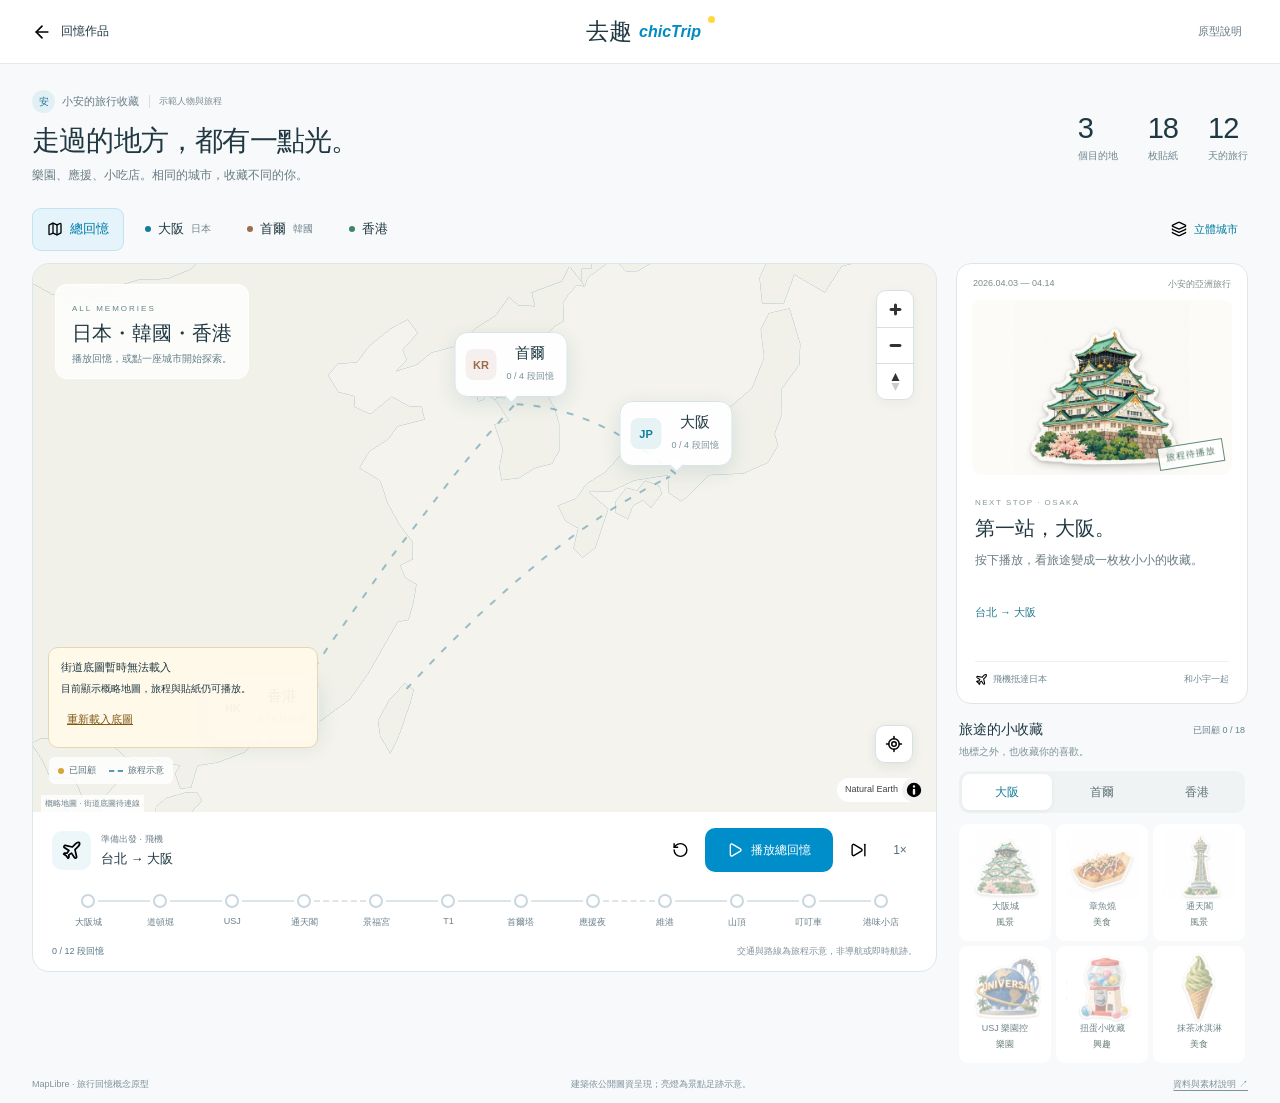
==== memory-atlas/index.html @ abe6fc4b "Add MapLibre memory journey with personal interest stickers" ====
<!DOCTYPE html>
<html lang="zh-Hant">
<head>
  <meta charset="UTF-8"><meta name="viewport" content="width=device-width, initial-scale=1, viewport-fit=cover">
  <meta name="theme-color" content="#f7f9fa"><meta name="description" content="chicTrip 旅行回憶地圖原型。跟著小安，搭飛機、地鐵與香港叮叮車，回看大阪、首爾與香港的十二段回憶。">
  <title>我的回憶地圖 · chicTrip</title><link rel="icon" href="data:,">
  <link rel="stylesheet" href="vendor/maplibre-gl.css"><link rel="stylesheet" href="styles.css">
  <script src="vendor/maplibre-gl.js" defer></script><script src="assets/world.js" defer></script><script src="assets/map-style.js" defer></script><script src="data.js" defer></script><script src="script.js" defer></script>
</head>
<body>
  <a class="skip-link" href="#journey-controls">跳到旅程控制</a>
  <header class="app-header"><a class="back-link" href="../mobile-trip/index.html#memory"><img src="assets/icons/arrow-left.svg" alt=""><span>回憶作品</span></a><a class="brand" href="../mobile-trip/index.html#memory">去趣 <i>chicTrip</i><b aria-hidden="true"></b></a><button id="about" class="about-button" aria-label="關於這個回憶地圖原型">原型說明</button></header>
  <main class="atlas-shell">
    <div class="intro"><div><div class="overline"><span class="user-avatar">安</span> 小安的旅行收藏 <span class="mock">示範人物與旅程</span></div><h1>走過的地方，都有一點光。</h1><p>樂園、應援、小吃店。相同的城市，收藏不同的你。</p></div><div class="trip-numbers"><div><b>3</b><span>個目的地</span></div><div><b>18</b><span>枚貼紙</span></div><div><b>12</b><span>天的旅行</span></div></div></div>
    <div class="atlas-toolbar"><nav class="city-tabs" aria-label="回憶地圖模式"><button data-city="all" aria-pressed="true"><img src="assets/icons/map.svg" alt="">總回憶</button><button data-city="osaka" aria-pressed="false"><span class="city-dot osaka"></span>大阪 <small>日本</small></button><button data-city="seoul" aria-pressed="false"><span class="city-dot seoul"></span>首爾 <small>韓國</small></button><button data-city="hongkong" aria-pressed="false"><span class="city-dot hongkong"></span>香港</button></nav><button id="dimension" class="dimension" aria-pressed="true"><img src="assets/icons/layers.svg" alt="">立體城市</button></div>
    <div class="atlas-layout">
      <div class="map-column">
        <div class="map-stage">
          <div id="map" aria-label="可拖曳縮放的 MapLibre 回憶地圖"></div>
          <div class="map-heading"><span id="map-mode">ALL MEMORIES</span><h2 id="map-title">日本・韓國・香港</h2><p id="map-instruction">播放回憶，或點一座城市開始探索。</p></div>
          <div id="arrival-pop" class="arrival-pop" hidden aria-hidden="true"><div id="arrival-sticker" class="sticker"></div><span>回憶已點亮</span></div>
          <button id="recenter" class="recenter" aria-label="回到目前旅程視角"><img src="assets/icons/locate-fixed.svg" alt=""></button>
          <div class="map-key"><span><i class="key-dot"></i>已回顧</span><span><i class="key-line"></i>旅程示意</span></div>
          <div id="map-status" class="map-status" role="status">正在載入地圖…</div>
          <div id="map-error" class="map-error" hidden><strong>街道底圖暫時無法載入</strong><p>目前顯示概略地圖，旅程與貼紙仍可播放。</p><button id="retry-map">重新載入底圖</button></div>
        </div>
        <div class="journey-player" id="journey-controls">
          <div class="player-top"><div class="transport-now"><span id="transport-icon" class="transport-icon"><img src="assets/icons/plane.svg" alt=""></span><div><span id="journey-phase">準備出發 · 飛機</span><strong id="journey-leg">台北 → 大阪</strong></div></div><div class="player-buttons"><button id="replay" class="icon-button" aria-label="從頭重播回憶"><img src="assets/icons/rotate-ccw.svg" alt=""></button><button id="play" class="play-button"><img id="play-icon" src="assets/icons/play.svg" alt=""><span id="play-label">播放總回憶</span></button><button id="next" class="icon-button" aria-label="下一段回憶"><img src="assets/icons/skip-forward.svg" alt=""></button><button id="speed" class="speed-button" aria-label="播放速度 1 倍">1×</button></div></div>
          <div class="timeline" id="timeline" aria-label="選擇旅程節點"></div>
          <div class="player-footer"><span id="progress-caption" role="status">0 / 12 段回憶</span><span>交通與路線為旅程示意，非導航或即時航跡。</span></div>
        </div>
      </div>
      <aside class="memory-column" aria-label="回憶與貼紙收藏">
        <article class="moment-card" id="moment-card"><div class="moment-top"><span id="moment-date">2026.04.03 — 04.14</span><span id="moment-city">小安的亞洲旅行</span></div><div class="moment-art"><div id="moment-sticker" class="sticker" style="--sx:0%;--sy:0%"></div><span id="moment-stamp">旅程待播放</span></div><div class="moment-copy"><span id="moment-kicker">NEXT STOP · OSAKA</span><h2 id="moment-title">第一站，大阪。</h2><p id="moment-story">按下播放，看旅途變成一枚枚小小的收藏。</p><p id="moment-location" class="moment-location">台北 → 大阪</p><p id="moment-note" class="moment-note" hidden></p><div class="moment-meta"><span id="moment-transport"><img src="assets/icons/plane.svg" alt="">飛機抵達日本</span><span id="moment-with">和小宇一起</span></div></div></article>
        <section class="sticker-collection"><div class="collection-heading"><h2>旅途的小收藏</h2><span id="collection-count">已回顧 0 / 18</span></div><p>地標之外，也收藏你的喜歡。</p><nav id="collection-tabs" class="collection-tabs" aria-label="貼紙收藏城市"></nav><div class="sticker-grid" id="sticker-grid"></div></section>
      </aside>
    </div>
    <footer class="atlas-footnote"><span>MapLibre · 旅行回憶概念原型</span><span>建築依公開圖資呈現；亮燈為景點足跡示意。</span><a href="README.md" target="_blank">資料與素材說明 ↗</a></footer>
  </main>
  <dialog id="info-dialog" aria-labelledby="info-title"><button id="info-close" class="icon-button" aria-label="關閉說明"><img src="assets/icons/x.svg" alt=""></button><h2 id="info-title">讓旅行，慢慢累積成一張地圖。</h2><p>這裡模擬小安在 2026 年 4 月造訪大阪、首爾與香港，依序回顧 12 段旅程與 18 枚貼紙。貼紙、同行者與日期均為展示設定。LE SSERAFIM 演出情境為虛構回憶，不代表真實活動或品牌合作。</p><p>選「總回憶」播放整趟旅程；選城市可近看立體街廓。點時間軸或貼紙可直接跳到一站，再按播放繼續。</p><p>城市間以飛機、當地以地鐵、巴士、的士或電車呈現。連線只表達旅行順序，並非真實導航、列車軌道或班機航跡。</p><p>地圖使用 MapLibre 與 OpenFreeMap / OpenStreetMap 公開底圖，需要連線取得街道與建築；無法連線時提供概略地圖。裝置不支援 WebGL 時仍可回顧貼紙。</p><p>這不是定位追蹤，也不會讀取私人相簿或自動發布社群。</p></dialog>
  <noscript>請啟用 JavaScript，才能播放回憶旅程。</noscript>
</body>
</html>
---- memory-atlas/vendor/maplibre-gl.css ----
.maplibregl-map{font:12px/20px Helvetica Neue,Arial,Helvetica,sans-serif;overflow:hidden;position:relative;-webkit-tap-highlight-color:rgb(0,0,0,0)}.maplibregl-canvas{left:0;position:absolute;top:0}.maplibregl-map:fullscreen{height:100%;width:100%}.maplibregl-ctrl-group button.maplibregl-ctrl-compass{touch-action:none}.maplibregl-canvas-container.maplibregl-interactive,.maplibregl-ctrl-group button.maplibregl-ctrl-compass{cursor:grab;-webkit-user-select:none;-moz-user-select:none;user-select:none}.maplibregl-canvas-container.maplibregl-interactive.maplibregl-track-pointer{cursor:pointer}.maplibregl-canvas-container.maplibregl-interactive:active,.maplibregl-ctrl-group button.maplibregl-ctrl-compass:active{cursor:grabbing}.maplibregl-canvas-container.maplibregl-touch-zoom-rotate,.maplibregl-canvas-container.maplibregl-touch-zoom-rotate .maplibregl-canvas{touch-action:pan-x pan-y}.maplibregl-canvas-container.maplibregl-touch-drag-pan,.maplibregl-canvas-container.maplibregl-touch-drag-pan .maplibregl-canvas{touch-action:pinch-zoom}.maplibregl-canvas-container.maplibregl-touch-zoom-rotate.maplibregl-touch-drag-pan,.maplibregl-canvas-container.maplibregl-touch-zoom-rotate.maplibregl-touch-drag-pan .maplibregl-canvas{touch-action:none}.maplibregl-canvas-container.maplibregl-touch-drag-pan.maplibregl-cooperative-gestures,.maplibregl-canvas-container.maplibregl-touch-drag-pan.maplibregl-cooperative-gestures .maplibregl-canvas{touch-action:pan-x pan-y}.maplibregl-ctrl-bottom-left,.maplibregl-ctrl-bottom-right,.maplibregl-ctrl-top-left,.maplibregl-ctrl-top-right{pointer-events:none;position:absolute;z-index:2}.maplibregl-ctrl-top-left{left:0;top:0}.maplibregl-ctrl-top-right{right:0;top:0}.maplibregl-ctrl-bottom-left{bottom:0;left:0}.maplibregl-ctrl-bottom-right{bottom:0;right:0}.maplibregl-ctrl{clear:both;pointer-events:auto;transform:translate(0)}.maplibregl-ctrl-top-left .maplibregl-ctrl{float:left;margin:10px 0 0 10px}.maplibregl-ctrl-top-right .maplibregl-ctrl{float:right;margin:10px 10px 0 0}.maplibregl-ctrl-bottom-left .maplibregl-ctrl{float:left;margin:0 0 10px 10px}.maplibregl-ctrl-bottom-right .maplibregl-ctrl{float:right;margin:0 10px 10px 0}.maplibregl-ctrl-group{background:#fff;border-radius:4px}.maplibregl-ctrl-group:not(:empty){box-shadow:0 0 0 2px rgba(0,0,0,.1)}@media (forced-colors:active){.maplibregl-ctrl-group:not(:empty){box-shadow:0 0 0 2px ButtonText}}.maplibregl-ctrl-group button{background-color:transparent;border:0;box-sizing:border-box;cursor:pointer;display:block;height:29px;outline:none;padding:0;width:29px}.maplibregl-ctrl-group button+button{border-top:1px solid #ddd}.maplibregl-ctrl button .maplibregl-ctrl-icon{background-position:50%;background-repeat:no-repeat;display:block;height:100%;width:100%}@media (forced-colors:active){.maplibregl-ctrl-icon{background-color:transparent}.maplibregl-ctrl-group button+button{border-top:1px solid ButtonText}}.maplibregl-ctrl button::-moz-focus-inner{border:0;padding:0}.maplibregl-ctrl-attrib-button:focus,.maplibregl-ctrl-group button:focus{box-shadow:0 0 2px 2px #0096ff}.maplibregl-ctrl button:disabled{cursor:not-allowed}.maplibregl-ctrl button:disabled .maplibregl-ctrl-icon{opacity:.25}@media (hover:hover){.maplibregl-ctrl button:not(:disabled):hover{background-color:rgba(0,0,0,.05)}}.maplibregl-ctrl button:not(:disabled):active{background-color:rgba(0,0,0,.05)}.maplibregl-ctrl-group button:focus:focus-visible{box-shadow:0 0 2px 2px #0096ff}.maplibregl-ctrl-group button:focus:not(:focus-visible){box-shadow:none}.maplibregl-ctrl-group button:focus:first-child{border-radius:4px 4px 0 0}.maplibregl-ctrl-group button:focus:last-child{border-radius:0 0 4px 4px}.maplibregl-ctrl-group button:focus:only-child{border-radius:inherit}.maplibregl-ctrl button.maplibregl-ctrl-zoom-out .maplibregl-ctrl-icon{background-image:url("data:image/svg+xml;charset=utf-8,%3Csvg xmlns='http://www.w3.org/2000/svg' width='29' height='29' fill='%23333' viewBox='0 0 29 29'%3E%3Cpath d='M10 13c-.75 0-1.5.75-1.5 1.5S9.25 16 10 16h9c.75 0 1.5-.75 1.5-1.5S19.75 13 19 13z'/%3E%3C/svg%3E")}.maplibregl-ctrl button.maplibregl-ctrl-zoom-in .maplibregl-ctrl-icon{background-image:url("data:image/svg+xml;charset=utf-8,%3Csvg xmlns='http://www.w3.org/2000/svg' width='29' height='29' fill='%23333' viewBox='0 0 29 29'%3E%3Cpath d='M14.5 8.5c-.75 0-1.5.75-1.5 1.5v3h-3c-.75 0-1.5.75-1.5 1.5S9.25 16 10 16h3v3c0 .75.75 1.5 1.5 1.5S16 19.75 16 19v-3h3c.75 0 1.5-.75 1.5-1.5S19.75 13 19 13h-3v-3c0-.75-.75-1.5-1.5-1.5'/%3E%3C/svg%3E")}@media (forced-colors:active){.maplibregl-ctrl button.maplibregl-ctrl-zoom-out .maplibregl-ctrl-icon{background-image:url("data:image/svg+xml;charset=utf-8,%3Csvg xmlns='http://www.w3.org/2000/svg' width='29' height='29' fill='%23fff' viewBox='0 0 29 29'%3E%3Cpath d='M10 13c-.75 0-1.5.75-1.5 1.5S9.25 16 10 16h9c.75 0 1.5-.75 1.5-1.5S19.75 13 19 13z'/%3E%3C/svg%3E")}.maplibregl-ctrl button.maplibregl-ctrl-zoom-in .maplibregl-ctrl-icon{background-image:url("data:image/svg+xml;charset=utf-8,%3Csvg xmlns='http://www.w3.org/2000/svg' width='29' height='29' fill='%23fff' viewBox='0 0 29 29'%3E%3Cpath d='M14.5 8.5c-.75 0-1.5.75-1.5 1.5v3h-3c-.75 0-1.5.75-1.5 1.5S9.25 16 10 16h3v3c0 .75.75 1.5 1.5 1.5S16 19.75 16 19v-3h3c.75 0 1.5-.75 1.5-1.5S19.75 13 19 13h-3v-3c0-.75-.75-1.5-1.5-1.5'/%3E%3C/svg%3E")}}@media (forced-colors:active) and (prefers-color-scheme:light){.maplibregl-ctrl button.maplibregl-ctrl-zoom-out .maplibregl-ctrl-icon{background-image:url("data:image/svg+xml;charset=utf-8,%3Csvg xmlns='http://www.w3.org/2000/svg' width='29' height='29' viewBox='0 0 29 29'%3E%3Cpath d='M10 13c-.75 0-1.5.75-1.5 1.5S9.25 16 10 16h9c.75 0 1.5-.75 1.5-1.5S19.75 13 19 13z'/%3E%3C/svg%3E")}.maplibregl-ctrl button.maplibregl-ctrl-zoom-in .maplibregl-ctrl-icon{background-image:url("data:image/svg+xml;charset=utf-8,%3Csvg xmlns='http://www.w3.org/2000/svg' width='29' height='29' viewBox='0 0 29 29'%3E%3Cpath d='M14.5 8.5c-.75 0-1.5.75-1.5 1.5v3h-3c-.75 0-1.5.75-1.5 1.5S9.25 16 10 16h3v3c0 .75.75 1.5 1.5 1.5S16 19.75 16 19v-3h3c.75 0 1.5-.75 1.5-1.5S19.75 13 19 13h-3v-3c0-.75-.75-1.5-1.5-1.5'/%3E%3C/svg%3E")}}.maplibregl-ctrl button.maplibregl-ctrl-fullscreen .maplibregl-ctrl-icon{background-image:url("data:image/svg+xml;charset=utf-8,%3Csvg xmlns='http://www.w3.org/2000/svg' width='29' height='29' fill='%23333' viewBox='0 0 29 29'%3E%3Cpath d='M24 16v5.5c0 1.75-.75 2.5-2.5 2.5H16v-1l3-1.5-4-5.5 1-1 5.5 4 1.5-3zM6 16l1.5 3 5.5-4 1 1-4 5.5 3 1.5v1H7.5C5.75 24 5 23.25 5 21.5V16zm7-11v1l-3 1.5 4 5.5-1 1-5.5-4L6 13H5V7.5C5 5.75 5.75 5 7.5 5zm11 2.5c0-1.75-.75-2.5-2.5-2.5H16v1l3 1.5-4 5.5 1 1 5.5-4 1.5 3h1z'/%3E%3C/svg%3E")}.maplibregl-ctrl button.maplibregl-ctrl-shrink .maplibregl-ctrl-icon{background-image:url("data:image/svg+xml;charset=utf-8,%3Csvg xmlns='http://www.w3.org/2000/svg' width='29' height='29' viewBox='0 0 29 29'%3E%3Cpath d='M18.5 16c-1.75 0-2.5.75-2.5 2.5V24h1l1.5-3 5.5 4 1-1-4-5.5 3-1.5v-1zM13 18.5c0-1.75-.75-2.5-2.5-2.5H5v1l3 1.5L4 24l1 1 5.5-4 1.5 3h1zm3-8c0 1.75.75 2.5 2.5 2.5H24v-1l-3-1.5L25 5l-1-1-5.5 4L17 5h-1zM10.5 13c1.75 0 2.5-.75 2.5-2.5V5h-1l-1.5 3L5 4 4 5l4 5.5L5 12v1z'/%3E%3C/svg%3E")}@media (forced-colors:active){.maplibregl-ctrl button.maplibregl-ctrl-fullscreen .maplibregl-ctrl-icon{background-image:url("data:image/svg+xml;charset=utf-8,%3Csvg xmlns='http://www.w3.org/2000/svg' width='29' height='29' fill='%23fff' viewBox='0 0 29 29'%3E%3Cpath d='M24 16v5.5c0 1.75-.75 2.5-2.5 2.5H16v-1l3-1.5-4-5.5 1-1 5.5 4 1.5-3zM6 16l1.5 3 5.5-4 1 1-4 5.5 3 1.5v1H7.5C5.75 24 5 23.25 5 21.5V16zm7-11v1l-3 1.5 4 5.5-1 1-5.5-4L6 13H5V7.5C5 5.75 5.75 5 7.5 5zm11 2.5c0-1.75-.75-2.5-2.5-2.5H16v1l3 1.5-4 5.5 1 1 5.5-4 1.5 3h1z'/%3E%3C/svg%3E")}.maplibregl-ctrl button.maplibregl-ctrl-shrink .maplibregl-ctrl-icon{background-image:url("data:image/svg+xml;charset=utf-8,%3Csvg xmlns='http://www.w3.org/2000/svg' width='29' height='29' fill='%23fff' viewBox='0 0 29 29'%3E%3Cpath d='M18.5 16c-1.75 0-2.5.75-2.5 2.5V24h1l1.5-3 5.5 4 1-1-4-5.5 3-1.5v-1zM13 18.5c0-1.75-.75-2.5-2.5-2.5H5v1l3 1.5L4 24l1 1 5.5-4 1.5 3h1zm3-8c0 1.75.75 2.5 2.5 2.5H24v-1l-3-1.5L25 5l-1-1-5.5 4L17 5h-1zM10.5 13c1.75 0 2.5-.75 2.5-2.5V5h-1l-1.5 3L5 4 4 5l4 5.5L5 12v1z'/%3E%3C/svg%3E")}}@media (forced-colors:active) and (prefers-color-scheme:light){.maplibregl-ctrl button.maplibregl-ctrl-fullscreen .maplibregl-ctrl-icon{background-image:url("data:image/svg+xml;charset=utf-8,%3Csvg xmlns='http://www.w3.org/2000/svg' width='29' height='29' viewBox='0 0 29 29'%3E%3Cpath d='M24 16v5.5c0 1.75-.75 2.5-2.5 2.5H16v-1l3-1.5-4-5.5 1-1 5.5 4 1.5-3zM6 16l1.5 3 5.5-4 1 1-4 5.5 3 1.5v1H7.5C5.75 24 5 23.25 5 21.5V16zm7-11v1l-3 1.5 4 5.5-1 1-5.5-4L6 13H5V7.5C5 5.75 5.75 5 7.5 5zm11 2.5c0-1.75-.75-2.5-2.5-2.5H16v1l3 1.5-4 5.5 1 1 5.5-4 1.5 3h1z'/%3E%3C/svg%3E")}.maplibregl-ctrl button.maplibregl-ctrl-shrink .maplibregl-ctrl-icon{background-image:url("data:image/svg+xml;charset=utf-8,%3Csvg xmlns='http://www.w3.org/2000/svg' width='29' height='29' viewBox='0 0 29 29'%3E%3Cpath d='M18.5 16c-1.75 0-2.5.75-2.5 2.5V24h1l1.5-3 5.5 4 1-1-4-5.5 3-1.5v-1zM13 18.5c0-1.75-.75-2.5-2.5-2.5H5v1l3 1.5L4 24l1 1 5.5-4 1.5 3h1zm3-8c0 1.75.75 2.5 2.5 2.5H24v-1l-3-1.5L25 5l-1-1-5.5 4L17 5h-1zM10.5 13c1.75 0 2.5-.75 2.5-2.5V5h-1l-1.5 3L5 4 4 5l4 5.5L5 12v1z'/%3E%3C/svg%3E")}}.maplibregl-ctrl button.maplibregl-ctrl-compass .maplibregl-ctrl-icon{background-image:url("data:image/svg+xml;charset=utf-8,%3Csvg xmlns='http://www.w3.org/2000/svg' width='29' height='29' fill='%23333' viewBox='0 0 29 29'%3E%3Cpath d='m10.5 14 4-8 4 8z'/%3E%3Cpath fill='%23ccc' d='m10.5 16 4 8 4-8z'/%3E%3C/svg%3E")}@media (forced-colors:active){.maplibregl-ctrl button.maplibregl-ctrl-compass .maplibregl-ctrl-icon{background-image:url("data:image/svg+xml;charset=utf-8,%3Csvg xmlns='http://www.w3.org/2000/svg' width='29' height='29' fill='%23fff' viewBox='0 0 29 29'%3E%3Cpath d='m10.5 14 4-8 4 8z'/%3E%3Cpath fill='%23ccc' d='m10.5 16 4 8 4-8z'/%3E%3C/svg%3E")}}@media (forced-colors:active) and (prefers-color-scheme:light){.maplibregl-ctrl button.maplibregl-ctrl-compass .maplibregl-ctrl-icon{background-image:url("data:image/svg+xml;charset=utf-8,%3Csvg xmlns='http://www.w3.org/2000/svg' width='29' height='29' viewBox='0 0 29 29'%3E%3Cpath d='m10.5 14 4-8 4 8z'/%3E%3Cpath fill='%23ccc' d='m10.5 16 4 8 4-8z'/%3E%3C/svg%3E")}}.maplibregl-ctrl button.maplibregl-ctrl-globe .maplibregl-ctrl-icon{background-image:url("data:image/svg+xml;charset=utf-8,%3Csvg xmlns='http://www.w3.org/2000/svg' width='22' height='22' fill='none' stroke='%23333' viewBox='0 0 22 22'%3E%3Ccircle cx='11' cy='11' r='8.5'/%3E%3Cpath d='M17.5 11c0 4.819-3.02 8.5-6.5 8.5S4.5 15.819 4.5 11 7.52 2.5 11 2.5s6.5 3.681 6.5 8.5Z'/%3E%3Cpath d='M13.5 11c0 2.447-.331 4.64-.853 6.206-.262.785-.562 1.384-.872 1.777-.314.399-.58.517-.775.517s-.461-.118-.775-.517c-.31-.393-.61-.992-.872-1.777C8.831 15.64 8.5 13.446 8.5 11s.331-4.64.853-6.206c.262-.785.562-1.384.872-1.777.314-.399.58-.517.775-.517s.461.118.775.517c.31.393.61.992.872 1.777.522 1.565.853 3.76.853 6.206Z'/%3E%3Cpath d='M11 7.5c-1.909 0-3.622-.166-4.845-.428-.616-.132-1.08-.283-1.379-.434a1.3 1.3 0 0 1-.224-.138q.07-.058.224-.138c.299-.151.763-.302 1.379-.434C7.378 5.666 9.091 5.5 11 5.5s3.622.166 4.845.428c.616.132 1.08.283 1.379.434.105.053.177.1.224.138q-.07.058-.224.138c-.299.151-.763.302-1.379.434-1.223.262-2.936.428-4.845.428ZM4.486 6.436ZM11 16.5c-1.909 0-3.622-.166-4.845-.428-.616-.132-1.08-.283-1.379-.434a1.3 1.3 0 0 1-.224-.138 1.3 1.3 0 0 1 .224-.138c.299-.151.763-.302 1.379-.434C7.378 14.666 9.091 14.5 11 14.5s3.622.166 4.845.428c.616.132 1.08.283 1.379.434.105.053.177.1.224.138a1.3 1.3 0 0 1-.224.138c-.299.151-.763.302-1.379.434-1.223.262-2.936.428-4.845.428Zm-6.514-1.064ZM11 12.5c-2.46 0-4.672-.222-6.255-.574-.796-.177-1.406-.38-1.805-.59a1.5 1.5 0 0 1-.39-.272.3.3 0 0 1-.047-.064.3.3 0 0 1 .048-.064c.066-.073.189-.167.389-.272.399-.21 1.009-.413 1.805-.59C6.328 9.722 8.54 9.5 11 9.5s4.672.222 6.256.574c.795.177 1.405.38 1.804.59.2.105.323.2.39.272a.3.3 0 0 1 .047.064.3.3 0 0 1-.048.064 1.4 1.4 0 0 1-.389.272c-.399.21-1.009.413-1.804.59-1.584.352-3.796.574-6.256.574Zm-8.501-1.51v.002zm0 .018v.002zm17.002.002v-.002zm0-.018v-.002z'/%3E%3C/svg%3E")}.maplibregl-ctrl button.maplibregl-ctrl-globe-enabled .maplibregl-ctrl-icon{background-image:url("data:image/svg+xml;charset=utf-8,%3Csvg xmlns='http://www.w3.org/2000/svg' width='22' height='22' fill='none' stroke='%2333b5e5' viewBox='0 0 22 22'%3E%3Ccircle cx='11' cy='11' r='8.5'/%3E%3Cpath d='M17.5 11c0 4.819-3.02 8.5-6.5 8.5S4.5 15.819 4.5 11 7.52 2.5 11 2.5s6.5 3.681 6.5 8.5Z'/%3E%3Cpath d='M13.5 11c0 2.447-.331 4.64-.853 6.206-.262.785-.562 1.384-.872 1.777-.314.399-.58.517-.775.517s-.461-.118-.775-.517c-.31-.393-.61-.992-.872-1.777C8.831 15.64 8.5 13.446 8.5 11s.331-4.64.853-6.206c.262-.785.562-1.384.872-1.777.314-.399.58-.517.775-.517s.461.118.775.517c.31.393.61.992.872 1.777.522 1.565.853 3.76.853 6.206Z'/%3E%3Cpath d='M11 7.5c-1.909 0-3.622-.166-4.845-.428-.616-.132-1.08-.283-1.379-.434a1.3 1.3 0 0 1-.224-.138q.07-.058.224-.138c.299-.151.763-.302 1.379-.434C7.378 5.666 9.091 5.5 11 5.5s3.622.166 4.845.428c.616.132 1.08.283 1.379.434.105.053.177.1.224.138q-.07.058-.224.138c-.299.151-.763.302-1.379.434-1.223.262-2.936.428-4.845.428ZM4.486 6.436ZM11 16.5c-1.909 0-3.622-.166-4.845-.428-.616-.132-1.08-.283-1.379-.434a1.3 1.3 0 0 1-.224-.138 1.3 1.3 0 0 1 .224-.138c.299-.151.763-.302 1.379-.434C7.378 14.666 9.091 14.5 11 14.5s3.622.166 4.845.428c.616.132 1.08.283 1.379.434.105.053.177.1.224.138a1.3 1.3 0 0 1-.224.138c-.299.151-.763.302-1.379.434-1.223.262-2.936.428-4.845.428Zm-6.514-1.064ZM11 12.5c-2.46 0-4.672-.222-6.255-.574-.796-.177-1.406-.38-1.805-.59a1.5 1.5 0 0 1-.39-.272.3.3 0 0 1-.047-.064.3.3 0 0 1 .048-.064c.066-.073.189-.167.389-.272.399-.21 1.009-.413 1.805-.59C6.328 9.722 8.54 9.5 11 9.5s4.672.222 6.256.574c.795.177 1.405.38 1.804.59.2.105.323.2.39.272a.3.3 0 0 1 .047.064.3.3 0 0 1-.048.064 1.4 1.4 0 0 1-.389.272c-.399.21-1.009.413-1.804.59-1.584.352-3.796.574-6.256.574Zm-8.501-1.51v.002zm0 .018v.002zm17.002.002v-.002zm0-.018v-.002z'/%3E%3C/svg%3E")}.maplibregl-ctrl button.maplibregl-ctrl-terrain .maplibregl-ctrl-icon{background-image:url("data:image/svg+xml;charset=utf-8,%3Csvg xmlns='http://www.w3.org/2000/svg' width='22' height='22' fill='%23333' viewBox='0 0 22 22'%3E%3Cpath d='m1.754 13.406 4.453-4.851 3.09 3.09 3.281 3.277.969-.969-3.309-3.312 3.844-4.121 6.148 6.886h1.082v-.855l-7.207-8.07-4.84 5.187L6.169 6.57l-5.48 5.965v.871ZM.688 16.844h20.625v1.375H.688Zm0 0'/%3E%3C/svg%3E")}.maplibregl-ctrl button.maplibregl-ctrl-terrain-enabled .maplibregl-ctrl-icon{background-image:url("data:image/svg+xml;charset=utf-8,%3Csvg xmlns='http://www.w3.org/2000/svg' width='22' height='22' fill='%2333b5e5' viewBox='0 0 22 22'%3E%3Cpath d='m1.754 13.406 4.453-4.851 3.09 3.09 3.281 3.277.969-.969-3.309-3.312 3.844-4.121 6.148 6.886h1.082v-.855l-7.207-8.07-4.84 5.187L6.169 6.57l-5.48 5.965v.871ZM.688 16.844h20.625v1.375H.688Zm0 0'/%3E%3C/svg%3E")}.maplibregl-ctrl button.maplibregl-ctrl-geolocate .maplibregl-ctrl-icon{background-image:url("data:image/svg+xml;charset=utf-8,%3Csvg xmlns='http://www.w3.org/2000/svg' width='29' height='29' fill='%23333' viewBox='0 0 20 20'%3E%3Cpath d='M10 4C9 4 9 5 9 5v.1A5 5 0 0 0 5.1 9H5s-1 0-1 1 1 1 1 1h.1A5 5 0 0 0 9 14.9v.1s0 1 1 1 1-1 1-1v-.1a5 5 0 0 0 3.9-3.9h.1s1 0 1-1-1-1-1-1h-.1A5 5 0 0 0 11 5.1V5s0-1-1-1m0 2.5a3.5 3.5 0 1 1 0 7 3.5 3.5 0 1 1 0-7'/%3E%3Ccircle cx='10' cy='10' r='2'/%3E%3C/svg%3E")}.maplibregl-ctrl button.maplibregl-ctrl-geolocate:disabled .maplibregl-ctrl-icon{background-image:url("data:image/svg+xml;charset=utf-8,%3Csvg xmlns='http://www.w3.org/2000/svg' width='29' height='29' fill='%23aaa' viewBox='0 0 20 20'%3E%3Cpath d='M10 4C9 4 9 5 9 5v.1A5 5 0 0 0 5.1 9H5s-1 0-1 1 1 1 1 1h.1A5 5 0 0 0 9 14.9v.1s0 1 1 1 1-1 1-1v-.1a5 5 0 0 0 3.9-3.9h.1s1 0 1-1-1-1-1-1h-.1A5 5 0 0 0 11 5.1V5s0-1-1-1m0 2.5a3.5 3.5 0 1 1 0 7 3.5 3.5 0 1 1 0-7'/%3E%3Ccircle cx='10' cy='10' r='2'/%3E%3Cpath fill='red' d='m14 5 1 1-9 9-1-1z'/%3E%3C/svg%3E")}.maplibregl-ctrl button.maplibregl-ctrl-geolocate.maplibregl-ctrl-geolocate-active .maplibregl-ctrl-icon{background-image:url("data:image/svg+xml;charset=utf-8,%3Csvg xmlns='http://www.w3.org/2000/svg' width='29' height='29' fill='%2333b5e5' viewBox='0 0 20 20'%3E%3Cpath d='M10 4C9 4 9 5 9 5v.1A5 5 0 0 0 5.1 9H5s-1 0-1 1 1 1 1 1h.1A5 5 0 0 0 9 14.9v.1s0 1 1 1 1-1 1-1v-.1a5 5 0 0 0 3.9-3.9h.1s1 0 1-1-1-1-1-1h-.1A5 5 0 0 0 11 5.1V5s0-1-1-1m0 2.5a3.5 3.5 0 1 1 0 7 3.5 3.5 0 1 1 0-7'/%3E%3Ccircle cx='10' cy='10' r='2'/%3E%3C/svg%3E")}.maplibregl-ctrl button.maplibregl-ctrl-geolocate.maplibregl-ctrl-geolocate-active-error .maplibregl-ctrl-icon{background-image:url("data:image/svg+xml;charset=utf-8,%3Csvg xmlns='http://www.w3.org/2000/svg' width='29' height='29' fill='%23e58978' viewBox='0 0 20 20'%3E%3Cpath d='M10 4C9 4 9 5 9 5v.1A5 5 0 0 0 5.1 9H5s-1 0-1 1 1 1 1 1h.1A5 5 0 0 0 9 14.9v.1s0 1 1 1 1-1 1-1v-.1a5 5 0 0 0 3.9-3.9h.1s1 0 1-1-1-1-1-1h-.1A5 5 0 0 0 11 5.1V5s0-1-1-1m0 2.5a3.5 3.5 0 1 1 0 7 3.5 3.5 0 1 1 0-7'/%3E%3Ccircle cx='10' cy='10' r='2'/%3E%3C/svg%3E")}.maplibregl-ctrl button.maplibregl-ctrl-geolocate.maplibregl-ctrl-geolocate-background .maplibregl-ctrl-icon{background-image:url("data:image/svg+xml;charset=utf-8,%3Csvg xmlns='http://www.w3.org/2000/svg' width='29' height='29' fill='%2333b5e5' viewBox='0 0 20 20'%3E%3Cpath d='M10 4C9 4 9 5 9 5v.1A5 5 0 0 0 5.1 9H5s-1 0-1 1 1 1 1 1h.1A5 5 0 0 0 9 14.9v.1s0 1 1 1 1-1 1-1v-.1a5 5 0 0 0 3.9-3.9h.1s1 0 1-1-1-1-1-1h-.1A5 5 0 0 0 11 5.1V5s0-1-1-1m0 2.5a3.5 3.5 0 1 1 0 7 3.5 3.5 0 1 1 0-7'/%3E%3C/svg%3E")}.maplibregl-ctrl button.maplibregl-ctrl-geolocate.maplibregl-ctrl-geolocate-background-error .maplibregl-ctrl-icon{background-image:url("data:image/svg+xml;charset=utf-8,%3Csvg xmlns='http://www.w3.org/2000/svg' width='29' height='29' fill='%23e54e33' viewBox='0 0 20 20'%3E%3Cpath d='M10 4C9 4 9 5 9 5v.1A5 5 0 0 0 5.1 9H5s-1 0-1 1 1 1 1 1h.1A5 5 0 0 0 9 14.9v.1s0 1 1 1 1-1 1-1v-.1a5 5 0 0 0 3.9-3.9h.1s1 0 1-1-1-1-1-1h-.1A5 5 0 0 0 11 5.1V5s0-1-1-1m0 2.5a3.5 3.5 0 1 1 0 7 3.5 3.5 0 1 1 0-7'/%3E%3C/svg%3E")}.maplibregl-ctrl button.maplibregl-ctrl-geolocate.maplibregl-ctrl-geolocate-waiting .maplibregl-ctrl-icon{animation:maplibregl-spin 2s linear infinite}@media (forced-colors:active){.maplibregl-ctrl button.maplibregl-ctrl-geolocate .maplibregl-ctrl-icon{background-image:url("data:image/svg+xml;charset=utf-8,%3Csvg xmlns='http://www.w3.org/2000/svg' width='29' height='29' fill='%23fff' viewBox='0 0 20 20'%3E%3Cpath d='M10 4C9 4 9 5 9 5v.1A5 5 0 0 0 5.1 9H5s-1 0-1 1 1 1 1 1h.1A5 5 0 0 0 9 14.9v.1s0 1 1 1 1-1 1-1v-.1a5 5 0 0 0 3.9-3.9h.1s1 0 1-1-1-1-1-1h-.1A5 5 0 0 0 11 5.1V5s0-1-1-1m0 2.5a3.5 3.5 0 1 1 0 7 3.5 3.5 0 1 1 0-7'/%3E%3Ccircle cx='10' cy='10' r='2'/%3E%3C/svg%3E")}.maplibregl-ctrl button.maplibregl-ctrl-geolocate:disabled .maplibregl-ctrl-icon{background-image:url("data:image/svg+xml;charset=utf-8,%3Csvg xmlns='http://www.w3.org/2000/svg' width='29' height='29' fill='%23999' viewBox='0 0 20 20'%3E%3Cpath d='M10 4C9 4 9 5 9 5v.1A5 5 0 0 0 5.1 9H5s-1 0-1 1 1 1 1 1h.1A5 5 0 0 0 9 14.9v.1s0 1 1 1 1-1 1-1v-.1a5 5 0 0 0 3.9-3.9h.1s1 0 1-1-1-1-1-1h-.1A5 5 0 0 0 11 5.1V5s0-1-1-1m0 2.5a3.5 3.5 0 1 1 0 7 3.5 3.5 0 1 1 0-7'/%3E%3Ccircle cx='10' cy='10' r='2'/%3E%3Cpath fill='red' d='m14 5 1 1-9 9-1-1z'/%3E%3C/svg%3E")}.maplibregl-ctrl button.maplibregl-ctrl-geolocate.maplibregl-ctrl-geolocate-active .maplibregl-ctrl-icon{background-image:url("data:image/svg+xml;charset=utf-8,%3Csvg xmlns='http://www.w3.org/2000/svg' width='29' height='29' fill='%2333b5e5' viewBox='0 0 20 20'%3E%3Cpath d='M10 4C9 4 9 5 9 5v.1A5 5 0 0 0 5.1 9H5s-1 0-1 1 1 1 1 1h.1A5 5 0 0 0 9 14.9v.1s0 1 1 1 1-1 1-1v-.1a5 5 0 0 0 3.9-3.9h.1s1 0 1-1-1-1-1-1h-.1A5 5 0 0 0 11 5.1V5s0-1-1-1m0 2.5a3.5 3.5 0 1 1 0 7 3.5 3.5 0 1 1 0-7'/%3E%3Ccircle cx='10' cy='10' r='2'/%3E%3C/svg%3E")}.maplibregl-ctrl button.maplibregl-ctrl-geolocate.maplibregl-ctrl-geolocate-active-error .maplibregl-ctrl-icon{background-image:url("data:image/svg+xml;charset=utf-8,%3Csvg xmlns='http://www.w3.org/2000/svg' width='29' height='29' fill='%23e58978' viewBox='0 0 20 20'%3E%3Cpath d='M10 4C9 4 9 5 9 5v.1A5 5 0 0 0 5.1 9H5s-1 0-1 1 1 1 1 1h.1A5 5 0 0 0 9 14.9v.1s0 1 1 1 1-1 1-1v-.1a5 5 0 0 0 3.9-3.9h.1s1 0 1-1-1-1-1-1h-.1A5 5 0 0 0 11 5.1V5s0-1-1-1m0 2.5a3.5 3.5 0 1 1 0 7 3.5 3.5 0 1 1 0-7'/%3E%3Ccircle cx='10' cy='10' r='2'/%3E%3C/svg%3E")}.maplibregl-ctrl button.maplibregl-ctrl-geolocate.maplibregl-ctrl-geolocate-background .maplibregl-ctrl-icon{background-image:url("data:image/svg+xml;charset=utf-8,%3Csvg xmlns='http://www.w3.org/2000/svg' width='29' height='29' fill='%2333b5e5' viewBox='0 0 20 20'%3E%3Cpath d='M10 4C9 4 9 5 9 5v.1A5 5 0 0 0 5.1 9H5s-1 0-1 1 1 1 1 1h.1A5 5 0 0 0 9 14.9v.1s0 1 1 1 1-1 1-1v-.1a5 5 0 0 0 3.9-3.9h.1s1 0 1-1-1-1-1-1h-.1A5 5 0 0 0 11 5.1V5s0-1-1-1m0 2.5a3.5 3.5 0 1 1 0 7 3.5 3.5 0 1 1 0-7'/%3E%3C/svg%3E")}.maplibregl-ctrl button.maplibregl-ctrl-geolocate.maplibregl-ctrl-geolocate-background-error .maplibregl-ctrl-icon{background-image:url("data:image/svg+xml;charset=utf-8,%3Csvg xmlns='http://www.w3.org/2000/svg' width='29' height='29' fill='%23e54e33' viewBox='0 0 20 20'%3E%3Cpath d='M10 4C9 4 9 5 9 5v.1A5 5 0 0 0 5.1 9H5s-1 0-1 1 1 1 1 1h.1A5 5 0 0 0 9 14.9v.1s0 1 1 1 1-1 1-1v-.1a5 5 0 0 0 3.9-3.9h.1s1 0 1-1-1-1-1-1h-.1A5 5 0 0 0 11 5.1V5s0-1-1-1m0 2.5a3.5 3.5 0 1 1 0 7 3.5 3.5 0 1 1 0-7'/%3E%3C/svg%3E")}}@media (forced-colors:active) and (prefers-color-scheme:light){.maplibregl-ctrl button.maplibregl-ctrl-geolocate .maplibregl-ctrl-icon{background-image:url("data:image/svg+xml;charset=utf-8,%3Csvg xmlns='http://www.w3.org/2000/svg' width='29' height='29' viewBox='0 0 20 20'%3E%3Cpath d='M10 4C9 4 9 5 9 5v.1A5 5 0 0 0 5.1 9H5s-1 0-1 1 1 1 1 1h.1A5 5 0 0 0 9 14.9v.1s0 1 1 1 1-1 1-1v-.1a5 5 0 0 0 3.9-3.9h.1s1 0 1-1-1-1-1-1h-.1A5 5 0 0 0 11 5.1V5s0-1-1-1m0 2.5a3.5 3.5 0 1 1 0 7 3.5 3.5 0 1 1 0-7'/%3E%3Ccircle cx='10' cy='10' r='2'/%3E%3C/svg%3E")}.maplibregl-ctrl button.maplibregl-ctrl-geolocate:disabled .maplibregl-ctrl-icon{background-image:url("data:image/svg+xml;charset=utf-8,%3Csvg xmlns='http://www.w3.org/2000/svg' width='29' height='29' fill='%23666' viewBox='0 0 20 20'%3E%3Cpath d='M10 4C9 4 9 5 9 5v.1A5 5 0 0 0 5.1 9H5s-1 0-1 1 1 1 1 1h.1A5 5 0 0 0 9 14.9v.1s0 1 1 1 1-1 1-1v-.1a5 5 0 0 0 3.9-3.9h.1s1 0 1-1-1-1-1-1h-.1A5 5 0 0 0 11 5.1V5s0-1-1-1m0 2.5a3.5 3.5 0 1 1 0 7 3.5 3.5 0 1 1 0-7'/%3E%3Ccircle cx='10' cy='10' r='2'/%3E%3Cpath fill='red' d='m14 5 1 1-9 9-1-1z'/%3E%3C/svg%3E")}}@keyframes maplibregl-spin{0%{transform:rotate(0deg)}to{transform:rotate(1turn)}}a.maplibregl-ctrl-logo{background-image:url("data:image/svg+xml;charset=utf-8,%3Csvg xmlns='http://www.w3.org/2000/svg' width='88' height='23' fill='none'%3E%3Cpath fill='%23000' fill-opacity='.4' fill-rule='evenodd' d='M17.408 16.796h-1.827l2.501-12.095h.198l3.324 6.533.988 2.19.988-2.19 3.258-6.533h.181l2.6 12.095h-1.81l-1.218-5.644-.362-1.71-.658 1.71-2.929 5.644h-.098l-2.914-5.644-.757-1.71-.345 1.71zm1.958-3.42-.726 3.663a1.255 1.255 0 0 1-1.232 1.011h-1.827a1.255 1.255 0 0 1-1.229-1.509l2.501-12.095a1.255 1.255 0 0 1 1.23-1.001h.197a1.25 1.25 0 0 1 1.12.685l3.19 6.273 3.125-6.263a1.25 1.25 0 0 1 1.123-.695h.181a1.255 1.255 0 0 1 1.227.991l1.443 6.71a5 5 0 0 1 .314-.787l.009-.016a4.6 4.6 0 0 1 1.777-1.887c.782-.46 1.668-.667 2.611-.667a4.6 4.6 0 0 1 1.7.32l.306.134c.21-.16.474-.256.759-.256h1.694a1.255 1.255 0 0 1 1.212.925 1.255 1.255 0 0 1 1.212-.925h1.711c.284 0 .545.094.755.252.613-.3 1.312-.45 2.075-.45 1.356 0 2.557.445 3.482 1.4q.47.48.763 1.064V4.701a1.255 1.255 0 0 1 1.255-1.255h1.86A1.255 1.255 0 0 1 54.44 4.7v9.194h2.217c.19 0 .37.043.532.118v-4.77c0-.356.147-.678.385-.906a2.42 2.42 0 0 1-.682-1.71c0-.665.267-1.253.735-1.7a2.45 2.45 0 0 1 1.722-.674 2.43 2.43 0 0 1 1.705.675q.318.302.504.683V4.7a1.255 1.255 0 0 1 1.255-1.255h1.744A1.255 1.255 0 0 1 65.812 4.7v3.335a4.8 4.8 0 0 1 1.526-.246c.938 0 1.817.214 2.59.69a4.47 4.47 0 0 1 1.67 1.743v-.98a1.255 1.255 0 0 1 1.256-1.256h1.777c.233 0 .451.064.639.174a3.4 3.4 0 0 1 1.567-.372c.346 0 .861.02 1.285.232a1.25 1.25 0 0 1 .689 1.004 4.7 4.7 0 0 1 .853-.588c.795-.44 1.675-.647 2.61-.647 1.385 0 2.65.39 3.525 1.396.836.938 1.168 2.173 1.168 3.528q-.001.515-.056 1.051a1.255 1.255 0 0 1-.947 1.09l.408.952a1.255 1.255 0 0 1-.477 1.552c-.418.268-.92.463-1.458.612-.613.171-1.304.244-2.049.244-1.06 0-2.043-.207-2.886-.698l-.015-.008c-.798-.48-1.419-1.135-1.818-1.963l-.004-.008a5.8 5.8 0 0 1-.548-2.512q0-.429.053-.843a1.3 1.3 0 0 1-.333-.086l-.166-.004c-.223 0-.426.062-.643.228-.03.024-.142.139-.142.59v3.883a1.255 1.255 0 0 1-1.256 1.256h-1.777a1.255 1.255 0 0 1-1.256-1.256V15.69l-.032.057a4.8 4.8 0 0 1-1.86 1.833 5.04 5.04 0 0 1-2.484.634 4.5 4.5 0 0 1-1.935-.424 1.25 1.25 0 0 1-.764.258h-1.71a1.255 1.255 0 0 1-1.256-1.255V7.687a2.4 2.4 0 0 1-.428.625c.253.23.412.561.412.93v7.553a1.255 1.255 0 0 1-1.256 1.255h-1.843a1.25 1.25 0 0 1-.894-.373c-.228.23-.544.373-.894.373H51.32a1.255 1.255 0 0 1-1.256-1.255v-1.251l-.061.117a4.7 4.7 0 0 1-1.782 1.884 4.77 4.77 0 0 1-2.485.67 5.6 5.6 0 0 1-1.485-.188l.009 2.764a1.255 1.255 0 0 1-1.255 1.259h-1.729a1.255 1.255 0 0 1-1.255-1.255v-3.537a1.255 1.255 0 0 1-1.167.793h-1.679a1.25 1.25 0 0 1-.77-.263 4.5 4.5 0 0 1-1.945.429c-.885 0-1.724-.21-2.495-.632l-.017-.01a5 5 0 0 1-1.081-.836 1.255 1.255 0 0 1-1.254 1.312h-1.81a1.255 1.255 0 0 1-1.228-.99l-.782-3.625-2.044 3.939a1.25 1.25 0 0 1-1.115.676h-.098a1.25 1.25 0 0 1-1.116-.68l-2.061-3.994zM35.92 16.63l.207-.114.223-.15q.493-.356.735-.785l.061-.118.033 1.332h1.678V9.242h-1.694l-.033 1.267q-.133-.329-.526-.658l-.032-.028a3.2 3.2 0 0 0-.668-.428l-.27-.12a3.3 3.3 0 0 0-1.235-.23q-1.136-.001-1.974.493a3.36 3.36 0 0 0-1.3 1.382q-.445.89-.444 2.074 0 1.2.51 2.107a3.8 3.8 0 0 0 1.382 1.381 3.9 3.9 0 0 0 1.893.477q.795 0 1.455-.33zm-2.789-5.38q-.576.675-.575 1.762 0 1.102.559 1.794.576.675 1.645.675a2.25 2.25 0 0 0 .934-.19 2.2 2.2 0 0 0 .468-.29l.178-.161a2.2 2.2 0 0 0 .397-.561q.244-.5.244-1.15v-.115q0-.708-.296-1.267l-.043-.077a2.2 2.2 0 0 0-.633-.709l-.13-.086-.047-.028a2.1 2.1 0 0 0-1.073-.285q-1.052 0-1.629.692zm2.316 2.706c.163-.17.28-.407.28-.83v-.114c0-.292-.06-.508-.15-.68a.96.96 0 0 0-.353-.389.85.85 0 0 0-.464-.127c-.4 0-.56.114-.664.239l-.01.012c-.148.174-.275.45-.275.945 0 .506.122.801.27.99.097.11.266.224.68.224.303 0 .504-.09.687-.269zm7.545 1.705a2.6 2.6 0 0 0 .331.423q.319.33.755.548l.173.074q.65.255 1.49.255 1.02 0 1.844-.493a3.45 3.45 0 0 0 1.316-1.4q.493-.904.493-2.089 0-1.909-.988-2.913-.988-1.02-2.584-1.02-.898 0-1.575.347a3 3 0 0 0-.415.262l-.199.166a3.4 3.4 0 0 0-.64.82V9.242h-1.712v11.553h1.729l-.017-5.134zm.53-1.138q.206.29.48.5l.155.11.053.034q.51.296 1.119.297 1.07 0 1.645-.675.577-.69.576-1.762 0-1.119-.576-1.777-.558-.675-1.645-.675-.435 0-.835.16a2 2 0 0 0-.284.136 2 2 0 0 0-.363.254 2.2 2.2 0 0 0-.46.569l-.082.162a2.6 2.6 0 0 0-.213 1.072v.115q0 .707.296 1.267l.135.211zm.964-.818a1.1 1.1 0 0 0 .367.385.94.94 0 0 0 .476.118c.423 0 .59-.117.687-.23.159-.194.28-.478.28-.95 0-.53-.133-.8-.266-.952l-.021-.025c-.078-.094-.231-.221-.68-.221a1 1 0 0 0-.503.135l-.012.007a.86.86 0 0 0-.335.343c-.073.133-.132.324-.132.614v.115a1.4 1.4 0 0 0 .14.66zm15.7-6.222q.347-.346.346-.856a1.05 1.05 0 0 0-.345-.79 1.18 1.18 0 0 0-.84-.329q-.51 0-.855.33a1.05 1.05 0 0 0-.346.79q0 .51.346.855.345.346.856.346.51 0 .839-.346zm4.337 9.314.033-1.332q.191.403.59.747l.098.081a4 4 0 0 0 .316.224l.223.122a3.2 3.2 0 0 0 1.44.322 3.8 3.8 0 0 0 1.875-.477 3.5 3.5 0 0 0 1.382-1.366q.527-.89.526-2.09 0-1.184-.444-2.073a3.24 3.24 0 0 0-1.283-1.399q-.823-.51-1.942-.51a3.5 3.5 0 0 0-1.527.344l-.086.043-.165.09a3 3 0 0 0-.33.214q-.432.315-.656.707a2 2 0 0 0-.099.198l.082-1.283V4.701h-1.744v12.095zm.473-2.509a2.5 2.5 0 0 0 .566.7q.117.098.245.18l.144.08a2.1 2.1 0 0 0 .975.232q1.07 0 1.645-.675.576-.69.576-1.778 0-1.102-.576-1.777-.56-.691-1.645-.692a2.2 2.2 0 0 0-1.015.235q-.22.113-.415.282l-.15.142a2.1 2.1 0 0 0-.42.594q-.223.479-.223 1.1v.115q0 .705.293 1.26zm2.616-.293c.157-.191.28-.479.28-.967 0-.51-.13-.79-.276-.961l-.021-.026c-.082-.1-.232-.225-.67-.225a.87.87 0 0 0-.681.279l-.012.011c-.154.155-.274.38-.274.807v.115c0 .285.057.499.144.669a1.1 1.1 0 0 0 .367.405c.137.082.28.123.455.123.423 0 .59-.118.686-.23zm8.266-3.013q.345-.13.724-.14l.069-.002q.493 0 .642.099l.247-1.794q-.196-.099-.717-.099a2.3 2.3 0 0 0-.545.063 2 2 0 0 0-.411.148 2.2 2.2 0 0 0-.4.249 2.5 2.5 0 0 0-.485.499 2.7 2.7 0 0 0-.32.581l-.05.137v-1.48h-1.778v7.553h1.777v-3.884q0-.546.159-.943a1.5 1.5 0 0 1 .466-.636 2.5 2.5 0 0 1 .399-.253 2 2 0 0 1 .224-.099zm9.784 2.656.05-.922q0-1.743-.856-2.698-.838-.97-2.584-.97-1.119-.001-2.007.493a3.46 3.46 0 0 0-1.4 1.382q-.493.906-.493 2.106 0 1.07.428 1.975.428.89 1.332 1.432.906.526 2.255.526.973 0 1.668-.185l.044-.012.135-.04q.613-.184.984-.421l-.542-1.267q-.3.162-.642.274l-.297.087q-.51.131-1.3.131-.954 0-1.497-.444a1.6 1.6 0 0 1-.192-.193q-.366-.44-.512-1.234l-.004-.021zm-5.427-1.256-.003.022h3.752v-.138q-.011-.727-.288-1.118a1 1 0 0 0-.156-.176q-.46-.428-1.316-.428-.986 0-1.494.604-.379.45-.494 1.234zm-27.053 2.77V4.7h-1.86v12.095h5.333V15.15zm7.103-5.908v7.553h-1.843V9.242h1.843z'/%3E%3Cpath fill='%23fff' d='m19.63 11.151-.757-1.71-.345 1.71-1.12 5.644h-1.827L18.083 4.7h.197l3.325 6.533.988 2.19.988-2.19L26.839 4.7h.181l2.6 12.095h-1.81l-1.218-5.644-.362-1.71-.658 1.71-2.93 5.644h-.098l-2.913-5.644zm14.836 5.81q-1.02 0-1.893-.478a3.8 3.8 0 0 1-1.381-1.382q-.51-.906-.51-2.106 0-1.185.444-2.074a3.36 3.36 0 0 1 1.3-1.382q.839-.494 1.974-.494a3.3 3.3 0 0 1 1.234.231 3.3 3.3 0 0 1 .97.575q.396.33.527.659l.033-1.267h1.694v7.553H37.18l-.033-1.332q-.279.593-1.02 1.053a3.17 3.17 0 0 1-1.662.444zm.296-1.482q.938 0 1.58-.642.642-.66.642-1.711v-.115q0-.708-.296-1.267a2.2 2.2 0 0 0-.807-.872 2.1 2.1 0 0 0-1.119-.313q-1.053 0-1.629.692-.575.675-.575 1.76 0 1.103.559 1.795.577.675 1.645.675zm6.521-6.237h1.711v1.4q.906-1.597 2.83-1.597 1.596 0 2.584 1.02.988 1.005.988 2.914 0 1.185-.493 2.09a3.46 3.46 0 0 1-1.316 1.399 3.5 3.5 0 0 1-1.844.493q-.954 0-1.662-.329a2.67 2.67 0 0 1-1.086-.97l.017 5.134h-1.728zm4.048 6.22q1.07 0 1.645-.674.577-.69.576-1.762 0-1.119-.576-1.777-.558-.675-1.645-.675-.592 0-1.12.296-.51.28-.822.823-.296.527-.296 1.234v.115q0 .708.296 1.267.313.543.823.855.51.296 1.119.297z'/%3E%3Cpath fill='%23e1e3e9' d='M51.325 4.7h1.86v10.45h3.473v1.646h-5.333zm7.12 4.542h1.843v7.553h-1.843zm.905-1.415a1.16 1.16 0 0 1-.856-.346 1.17 1.17 0 0 1-.346-.856 1.05 1.05 0 0 1 .346-.79q.346-.329.856-.329.494 0 .839.33a1.05 1.05 0 0 1 .345.79 1.16 1.16 0 0 1-.345.855q-.33.346-.84.346zm7.875 9.133a3.17 3.17 0 0 1-1.662-.444q-.723-.46-1.004-1.053l-.033 1.332h-1.71V4.701h1.743v4.657l-.082 1.283q.279-.658 1.086-1.119a3.5 3.5 0 0 1 1.778-.477q1.119 0 1.942.51a3.24 3.24 0 0 1 1.283 1.4q.445.888.444 2.072 0 1.201-.526 2.09a3.5 3.5 0 0 1-1.382 1.366 3.8 3.8 0 0 1-1.876.477zm-.296-1.481q1.069 0 1.645-.675.577-.69.577-1.778 0-1.102-.577-1.776-.56-.691-1.645-.692a2.12 2.12 0 0 0-1.58.659q-.642.641-.642 1.694v.115q0 .71.296 1.267a2.4 2.4 0 0 0 .807.872 2.1 2.1 0 0 0 1.119.313zm5.927-6.237h1.777v1.481q.263-.757.856-1.217a2.14 2.14 0 0 1 1.349-.46q.527 0 .724.098l-.247 1.794q-.149-.099-.642-.099-.774 0-1.416.494-.626.493-.626 1.58v3.883h-1.777V9.242zm9.534 7.718q-1.35 0-2.255-.526-.904-.543-1.332-1.432a4.6 4.6 0 0 1-.428-1.975q0-1.2.493-2.106a3.46 3.46 0 0 1 1.4-1.382q.889-.495 2.007-.494 1.744 0 2.584.97.855.956.856 2.7 0 .444-.05.92h-5.43q.18 1.005.708 1.45.542.443 1.497.443.79 0 1.3-.131a4 4 0 0 0 .938-.362l.542 1.267q-.411.263-1.119.46-.708.198-1.711.197zm1.596-4.558q.016-1.02-.444-1.432-.46-.428-1.316-.428-1.728 0-1.991 1.86z'/%3E%3Cpath d='M5.074 15.948a.484.657 0 0 0-.486.659v1.84a.484.657 0 0 0 .486.659h4.101a.484.657 0 0 0 .486-.659v-1.84a.484.657 0 0 0-.486-.659zm3.56 1.16H5.617v.838h3.017z' style='fill:%23fff;fill-rule:evenodd;stroke-width:1.03600001'/%3E%3Cg style='stroke-width:1.12603545'%3E%3Cpath d='M-9.408-1.416c-3.833-.025-7.056 2.912-7.08 6.615-.02 3.08 1.653 4.832 3.107 6.268.903.892 1.721 1.74 2.32 2.902l-.525-.004c-.543-.003-.992.304-1.24.639a1.87 1.87 0 0 0-.362 1.121l-.011 1.877c-.003.402.104.787.347 1.125.244.338.688.653 1.23.656l4.142.028c.542.003.99-.306 1.238-.641a1.87 1.87 0 0 0 .363-1.121l.012-1.875a1.87 1.87 0 0 0-.348-1.127c-.243-.338-.688-.653-1.23-.656l-.518-.004c.597-1.145 1.425-1.983 2.348-2.87 1.473-1.414 3.18-3.149 3.2-6.226-.016-3.59-2.923-6.684-6.993-6.707m-.006 1.1v.002c3.274.02 5.92 2.532 5.9 5.6-.017 2.706-1.39 4.026-2.863 5.44-1.034.994-2.118 2.033-2.814 3.633-.018.041-.052.055-.075.065q-.013.004-.02.01a.34.34 0 0 1-.226.084.34.34 0 0 1-.224-.086l-.092-.077c-.699-1.615-1.768-2.669-2.781-3.67-1.454-1.435-2.797-2.762-2.78-5.478.02-3.067 2.7-5.545 5.975-5.523m-.02 2.826c-1.62-.01-2.944 1.315-2.955 2.96-.01 1.646 1.295 2.988 2.916 2.999h.002c1.621.01 2.943-1.316 2.953-2.961.011-1.646-1.294-2.988-2.916-2.998m-.005 1.1c1.017.006 1.829.83 1.822 1.89s-.83 1.874-1.848 1.867c-1.018-.006-1.829-.83-1.822-1.89s.83-1.874 1.848-1.868m-2.155 11.857 4.14.025c.271.002.49.305.487.676l-.013 1.875c-.003.37-.224.67-.495.668l-4.14-.025c-.27-.002-.487-.306-.485-.676l.012-1.875c.003-.37.224-.67.494-.668' style='color:%23000;font-style:normal;font-variant:normal;font-weight:400;font-stretch:normal;font-size:medium;line-height:normal;font-family:sans-serif;font-variant-ligatures:normal;font-variant-position:normal;font-variant-caps:normal;font-variant-numeric:normal;font-variant-alternates:normal;font-feature-settings:normal;text-indent:0;text-align:start;text-decoration:none;text-decoration-line:none;text-decoration-style:solid;text-decoration-color:%23000;letter-spacing:normal;word-spacing:normal;text-transform:none;writing-mode:lr-tb;direction:ltr;text-orientation:mixed;dominant-baseline:auto;baseline-shift:baseline;text-anchor:start;white-space:normal;shape-padding:0;clip-rule:evenodd;display:inline;overflow:visible;visibility:visible;opacity:1;isolation:auto;mix-blend-mode:normal;color-interpolation:sRGB;color-interpolation-filters:linearRGB;solid-color:%23000;solid-opacity:1;vector-effect:none;fill:%23000;fill-opacity:.4;fill-rule:evenodd;stroke:none;stroke-width:2.47727823;stroke-linecap:butt;stroke-linejoin:miter;stroke-miterlimit:4;stroke-dasharray:none;stroke-dashoffset:0;stroke-opacity:1;color-rendering:auto;image-rendering:auto;shape-rendering:auto;text-rendering:auto' transform='translate(15.553 2.85)scale(.88807)'/%3E%3Cpath d='M-9.415-.316C-12.69-.338-15.37 2.14-15.39 5.207c-.017 2.716 1.326 4.041 2.78 5.477 1.013 1 2.081 2.055 2.78 3.67l.092.076a.34.34 0 0 0 .225.086.34.34 0 0 0 .227-.083l.019-.01c.022-.009.057-.024.074-.064.697-1.6 1.78-2.64 2.814-3.634 1.473-1.414 2.847-2.733 2.864-5.44.02-3.067-2.627-5.58-5.901-5.601m-.057 8.784c1.621.011 2.944-1.315 2.955-2.96.01-1.646-1.295-2.988-2.916-2.999-1.622-.01-2.945 1.315-2.955 2.96s1.295 2.989 2.916 3' style='clip-rule:evenodd;fill:%23e1e3e9;fill-opacity:1;fill-rule:evenodd;stroke:none;stroke-width:2.47727823;stroke-miterlimit:4;stroke-dasharray:none;stroke-opacity:.4' transform='translate(15.553 2.85)scale(.88807)'/%3E%3Cpath d='M-11.594 15.465c-.27-.002-.492.297-.494.668l-.012 1.876c-.003.371.214.673.485.675l4.14.027c.271.002.492-.298.495-.668l.012-1.877c.003-.37-.215-.672-.485-.674z' style='clip-rule:evenodd;fill:%23fff;fill-opacity:1;fill-rule:evenodd;stroke:none;stroke-width:2.47727823;stroke-miterlimit:4;stroke-dasharray:none;stroke-opacity:.4' transform='translate(15.553 2.85)scale(.88807)'/%3E%3C/g%3E%3C/svg%3E");background-repeat:no-repeat;cursor:pointer;display:block;height:23px;margin:0 0 -4px -4px;overflow:hidden;width:88px}a.maplibregl-ctrl-logo.maplibregl-compact{width:14px}@media (forced-colors:active){a.maplibregl-ctrl-logo{background-color:transparent;background-image:url("data:image/svg+xml;charset=utf-8,%3Csvg xmlns='http://www.w3.org/2000/svg' width='88' height='23' fill='none'%3E%3Cpath fill='%23000' fill-opacity='.4' fill-rule='evenodd' d='M17.408 16.796h-1.827l2.501-12.095h.198l3.324 6.533.988 2.19.988-2.19 3.258-6.533h.181l2.6 12.095h-1.81l-1.218-5.644-.362-1.71-.658 1.71-2.929 5.644h-.098l-2.914-5.644-.757-1.71-.345 1.71zm1.958-3.42-.726 3.663a1.255 1.255 0 0 1-1.232 1.011h-1.827a1.255 1.255 0 0 1-1.229-1.509l2.501-12.095a1.255 1.255 0 0 1 1.23-1.001h.197a1.25 1.25 0 0 1 1.12.685l3.19 6.273 3.125-6.263a1.25 1.25 0 0 1 1.123-.695h.181a1.255 1.255 0 0 1 1.227.991l1.443 6.71a5 5 0 0 1 .314-.787l.009-.016a4.6 4.6 0 0 1 1.777-1.887c.782-.46 1.668-.667 2.611-.667a4.6 4.6 0 0 1 1.7.32l.306.134c.21-.16.474-.256.759-.256h1.694a1.255 1.255 0 0 1 1.212.925 1.255 1.255 0 0 1 1.212-.925h1.711c.284 0 .545.094.755.252.613-.3 1.312-.45 2.075-.45 1.356 0 2.557.445 3.482 1.4q.47.48.763 1.064V4.701a1.255 1.255 0 0 1 1.255-1.255h1.86A1.255 1.255 0 0 1 54.44 4.7v9.194h2.217c.19 0 .37.043.532.118v-4.77c0-.356.147-.678.385-.906a2.42 2.42 0 0 1-.682-1.71c0-.665.267-1.253.735-1.7a2.45 2.45 0 0 1 1.722-.674 2.43 2.43 0 0 1 1.705.675q.318.302.504.683V4.7a1.255 1.255 0 0 1 1.255-1.255h1.744A1.255 1.255 0 0 1 65.812 4.7v3.335a4.8 4.8 0 0 1 1.526-.246c.938 0 1.817.214 2.59.69a4.47 4.47 0 0 1 1.67 1.743v-.98a1.255 1.255 0 0 1 1.256-1.256h1.777c.233 0 .451.064.639.174a3.4 3.4 0 0 1 1.567-.372c.346 0 .861.02 1.285.232a1.25 1.25 0 0 1 .689 1.004 4.7 4.7 0 0 1 .853-.588c.795-.44 1.675-.647 2.61-.647 1.385 0 2.65.39 3.525 1.396.836.938 1.168 2.173 1.168 3.528q-.001.515-.056 1.051a1.255 1.255 0 0 1-.947 1.09l.408.952a1.255 1.255 0 0 1-.477 1.552c-.418.268-.92.463-1.458.612-.613.171-1.304.244-2.049.244-1.06 0-2.043-.207-2.886-.698l-.015-.008c-.798-.48-1.419-1.135-1.818-1.963l-.004-.008a5.8 5.8 0 0 1-.548-2.512q0-.429.053-.843a1.3 1.3 0 0 1-.333-.086l-.166-.004c-.223 0-.426.062-.643.228-.03.024-.142.139-.142.59v3.883a1.255 1.255 0 0 1-1.256 1.256h-1.777a1.255 1.255 0 0 1-1.256-1.256V15.69l-.032.057a4.8 4.8 0 0 1-1.86 1.833 5.04 5.04 0 0 1-2.484.634 4.5 4.5 0 0 1-1.935-.424 1.25 1.25 0 0 1-.764.258h-1.71a1.255 1.255 0 0 1-1.256-1.255V7.687a2.4 2.4 0 0 1-.428.625c.253.23.412.561.412.93v7.553a1.255 1.255 0 0 1-1.256 1.255h-1.843a1.25 1.25 0 0 1-.894-.373c-.228.23-.544.373-.894.373H51.32a1.255 1.255 0 0 1-1.256-1.255v-1.251l-.061.117a4.7 4.7 0 0 1-1.782 1.884 4.77 4.77 0 0 1-2.485.67 5.6 5.6 0 0 1-1.485-.188l.009 2.764a1.255 1.255 0 0 1-1.255 1.259h-1.729a1.255 1.255 0 0 1-1.255-1.255v-3.537a1.255 1.255 0 0 1-1.167.793h-1.679a1.25 1.25 0 0 1-.77-.263 4.5 4.5 0 0 1-1.945.429c-.885 0-1.724-.21-2.495-.632l-.017-.01a5 5 0 0 1-1.081-.836 1.255 1.255 0 0 1-1.254 1.312h-1.81a1.255 1.255 0 0 1-1.228-.99l-.782-3.625-2.044 3.939a1.25 1.25 0 0 1-1.115.676h-.098a1.25 1.25 0 0 1-1.116-.68l-2.061-3.994zM35.92 16.63l.207-.114.223-.15q.493-.356.735-.785l.061-.118.033 1.332h1.678V9.242h-1.694l-.033 1.267q-.133-.329-.526-.658l-.032-.028a3.2 3.2 0 0 0-.668-.428l-.27-.12a3.3 3.3 0 0 0-1.235-.23q-1.136-.001-1.974.493a3.36 3.36 0 0 0-1.3 1.382q-.445.89-.444 2.074 0 1.2.51 2.107a3.8 3.8 0 0 0 1.382 1.381 3.9 3.9 0 0 0 1.893.477q.795 0 1.455-.33zm-2.789-5.38q-.576.675-.575 1.762 0 1.102.559 1.794.576.675 1.645.675a2.25 2.25 0 0 0 .934-.19 2.2 2.2 0 0 0 .468-.29l.178-.161a2.2 2.2 0 0 0 .397-.561q.244-.5.244-1.15v-.115q0-.708-.296-1.267l-.043-.077a2.2 2.2 0 0 0-.633-.709l-.13-.086-.047-.028a2.1 2.1 0 0 0-1.073-.285q-1.052 0-1.629.692zm2.316 2.706c.163-.17.28-.407.28-.83v-.114c0-.292-.06-.508-.15-.68a.96.96 0 0 0-.353-.389.85.85 0 0 0-.464-.127c-.4 0-.56.114-.664.239l-.01.012c-.148.174-.275.45-.275.945 0 .506.122.801.27.99.097.11.266.224.68.224.303 0 .504-.09.687-.269zm7.545 1.705a2.6 2.6 0 0 0 .331.423q.319.33.755.548l.173.074q.65.255 1.49.255 1.02 0 1.844-.493a3.45 3.45 0 0 0 1.316-1.4q.493-.904.493-2.089 0-1.909-.988-2.913-.988-1.02-2.584-1.02-.898 0-1.575.347a3 3 0 0 0-.415.262l-.199.166a3.4 3.4 0 0 0-.64.82V9.242h-1.712v11.553h1.729l-.017-5.134zm.53-1.138q.206.29.48.5l.155.11.053.034q.51.296 1.119.297 1.07 0 1.645-.675.577-.69.576-1.762 0-1.119-.576-1.777-.558-.675-1.645-.675-.435 0-.835.16a2 2 0 0 0-.284.136 2 2 0 0 0-.363.254 2.2 2.2 0 0 0-.46.569l-.082.162a2.6 2.6 0 0 0-.213 1.072v.115q0 .707.296 1.267l.135.211zm.964-.818a1.1 1.1 0 0 0 .367.385.94.94 0 0 0 .476.118c.423 0 .59-.117.687-.23.159-.194.28-.478.28-.95 0-.53-.133-.8-.266-.952l-.021-.025c-.078-.094-.231-.221-.68-.221a1 1 0 0 0-.503.135l-.012.007a.86.86 0 0 0-.335.343c-.073.133-.132.324-.132.614v.115a1.4 1.4 0 0 0 .14.66zm15.7-6.222q.347-.346.346-.856a1.05 1.05 0 0 0-.345-.79 1.18 1.18 0 0 0-.84-.329q-.51 0-.855.33a1.05 1.05 0 0 0-.346.79q0 .51.346.855.345.346.856.346.51 0 .839-.346zm4.337 9.314.033-1.332q.191.403.59.747l.098.081a4 4 0 0 0 .316.224l.223.122a3.2 3.2 0 0 0 1.44.322 3.8 3.8 0 0 0 1.875-.477 3.5 3.5 0 0 0 1.382-1.366q.527-.89.526-2.09 0-1.184-.444-2.073a3.24 3.24 0 0 0-1.283-1.399q-.823-.51-1.942-.51a3.5 3.5 0 0 0-1.527.344l-.086.043-.165.09a3 3 0 0 0-.33.214q-.432.315-.656.707a2 2 0 0 0-.099.198l.082-1.283V4.701h-1.744v12.095zm.473-2.509a2.5 2.5 0 0 0 .566.7q.117.098.245.18l.144.08a2.1 2.1 0 0 0 .975.232q1.07 0 1.645-.675.576-.69.576-1.778 0-1.102-.576-1.777-.56-.691-1.645-.692a2.2 2.2 0 0 0-1.015.235q-.22.113-.415.282l-.15.142a2.1 2.1 0 0 0-.42.594q-.223.479-.223 1.1v.115q0 .705.293 1.26zm2.616-.293c.157-.191.28-.479.28-.967 0-.51-.13-.79-.276-.961l-.021-.026c-.082-.1-.232-.225-.67-.225a.87.87 0 0 0-.681.279l-.012.011c-.154.155-.274.38-.274.807v.115c0 .285.057.499.144.669a1.1 1.1 0 0 0 .367.405c.137.082.28.123.455.123.423 0 .59-.118.686-.23zm8.266-3.013q.345-.13.724-.14l.069-.002q.493 0 .642.099l.247-1.794q-.196-.099-.717-.099a2.3 2.3 0 0 0-.545.063 2 2 0 0 0-.411.148 2.2 2.2 0 0 0-.4.249 2.5 2.5 0 0 0-.485.499 2.7 2.7 0 0 0-.32.581l-.05.137v-1.48h-1.778v7.553h1.777v-3.884q0-.546.159-.943a1.5 1.5 0 0 1 .466-.636 2.5 2.5 0 0 1 .399-.253 2 2 0 0 1 .224-.099zm9.784 2.656.05-.922q0-1.743-.856-2.698-.838-.97-2.584-.97-1.119-.001-2.007.493a3.46 3.46 0 0 0-1.4 1.382q-.493.906-.493 2.106 0 1.07.428 1.975.428.89 1.332 1.432.906.526 2.255.526.973 0 1.668-.185l.044-.012.135-.04q.613-.184.984-.421l-.542-1.267q-.3.162-.642.274l-.297.087q-.51.131-1.3.131-.954 0-1.497-.444a1.6 1.6 0 0 1-.192-.193q-.366-.44-.512-1.234l-.004-.021zm-5.427-1.256-.003.022h3.752v-.138q-.011-.727-.288-1.118a1 1 0 0 0-.156-.176q-.46-.428-1.316-.428-.986 0-1.494.604-.379.45-.494 1.234zm-27.053 2.77V4.7h-1.86v12.095h5.333V15.15zm7.103-5.908v7.553h-1.843V9.242h1.843z'/%3E%3Cpath fill='%23fff' d='m19.63 11.151-.757-1.71-.345 1.71-1.12 5.644h-1.827L18.083 4.7h.197l3.325 6.533.988 2.19.988-2.19L26.839 4.7h.181l2.6 12.095h-1.81l-1.218-5.644-.362-1.71-.658 1.71-2.93 5.644h-.098l-2.913-5.644zm14.836 5.81q-1.02 0-1.893-.478a3.8 3.8 0 0 1-1.381-1.382q-.51-.906-.51-2.106 0-1.185.444-2.074a3.36 3.36 0 0 1 1.3-1.382q.839-.494 1.974-.494a3.3 3.3 0 0 1 1.234.231 3.3 3.3 0 0 1 .97.575q.396.33.527.659l.033-1.267h1.694v7.553H37.18l-.033-1.332q-.279.593-1.02 1.053a3.17 3.17 0 0 1-1.662.444zm.296-1.482q.938 0 1.58-.642.642-.66.642-1.711v-.115q0-.708-.296-1.267a2.2 2.2 0 0 0-.807-.872 2.1 2.1 0 0 0-1.119-.313q-1.053 0-1.629.692-.575.675-.575 1.76 0 1.103.559 1.795.577.675 1.645.675zm6.521-6.237h1.711v1.4q.906-1.597 2.83-1.597 1.596 0 2.584 1.02.988 1.005.988 2.914 0 1.185-.493 2.09a3.46 3.46 0 0 1-1.316 1.399 3.5 3.5 0 0 1-1.844.493q-.954 0-1.662-.329a2.67 2.67 0 0 1-1.086-.97l.017 5.134h-1.728zm4.048 6.22q1.07 0 1.645-.674.577-.69.576-1.762 0-1.119-.576-1.777-.558-.675-1.645-.675-.592 0-1.12.296-.51.28-.822.823-.296.527-.296 1.234v.115q0 .708.296 1.267.313.543.823.855.51.296 1.119.297z'/%3E%3Cpath fill='%23e1e3e9' d='M51.325 4.7h1.86v10.45h3.473v1.646h-5.333zm7.12 4.542h1.843v7.553h-1.843zm.905-1.415a1.16 1.16 0 0 1-.856-.346 1.17 1.17 0 0 1-.346-.856 1.05 1.05 0 0 1 .346-.79q.346-.329.856-.329.494 0 .839.33a1.05 1.05 0 0 1 .345.79 1.16 1.16 0 0 1-.345.855q-.33.346-.84.346zm7.875 9.133a3.17 3.17 0 0 1-1.662-.444q-.723-.46-1.004-1.053l-.033 1.332h-1.71V4.701h1.743v4.657l-.082 1.283q.279-.658 1.086-1.119a3.5 3.5 0 0 1 1.778-.477q1.119 0 1.942.51a3.24 3.24 0 0 1 1.283 1.4q.445.888.444 2.072 0 1.201-.526 2.09a3.5 3.5 0 0 1-1.382 1.366 3.8 3.8 0 0 1-1.876.477zm-.296-1.481q1.069 0 1.645-.675.577-.69.577-1.778 0-1.102-.577-1.776-.56-.691-1.645-.692a2.12 2.12 0 0 0-1.58.659q-.642.641-.642 1.694v.115q0 .71.296 1.267a2.4 2.4 0 0 0 .807.872 2.1 2.1 0 0 0 1.119.313zm5.927-6.237h1.777v1.481q.263-.757.856-1.217a2.14 2.14 0 0 1 1.349-.46q.527 0 .724.098l-.247 1.794q-.149-.099-.642-.099-.774 0-1.416.494-.626.493-.626 1.58v3.883h-1.777V9.242zm9.534 7.718q-1.35 0-2.255-.526-.904-.543-1.332-1.432a4.6 4.6 0 0 1-.428-1.975q0-1.2.493-2.106a3.46 3.46 0 0 1 1.4-1.382q.889-.495 2.007-.494 1.744 0 2.584.97.855.956.856 2.7 0 .444-.05.92h-5.43q.18 1.005.708 1.45.542.443 1.497.443.79 0 1.3-.131a4 4 0 0 0 .938-.362l.542 1.267q-.411.263-1.119.46-.708.198-1.711.197zm1.596-4.558q.016-1.02-.444-1.432-.46-.428-1.316-.428-1.728 0-1.991 1.86z'/%3E%3Cpath d='M5.074 15.948a.484.657 0 0 0-.486.659v1.84a.484.657 0 0 0 .486.659h4.101a.484.657 0 0 0 .486-.659v-1.84a.484.657 0 0 0-.486-.659zm3.56 1.16H5.617v.838h3.017z' style='fill:%23fff;fill-rule:evenodd;stroke-width:1.03600001'/%3E%3Cg style='stroke-width:1.12603545'%3E%3Cpath d='M-9.408-1.416c-3.833-.025-7.056 2.912-7.08 6.615-.02 3.08 1.653 4.832 3.107 6.268.903.892 1.721 1.74 2.32 2.902l-.525-.004c-.543-.003-.992.304-1.24.639a1.87 1.87 0 0 0-.362 1.121l-.011 1.877c-.003.402.104.787.347 1.125.244.338.688.653 1.23.656l4.142.028c.542.003.99-.306 1.238-.641a1.87 1.87 0 0 0 .363-1.121l.012-1.875a1.87 1.87 0 0 0-.348-1.127c-.243-.338-.688-.653-1.23-.656l-.518-.004c.597-1.145 1.425-1.983 2.348-2.87 1.473-1.414 3.18-3.149 3.2-6.226-.016-3.59-2.923-6.684-6.993-6.707m-.006 1.1v.002c3.274.02 5.92 2.532 5.9 5.6-.017 2.706-1.39 4.026-2.863 5.44-1.034.994-2.118 2.033-2.814 3.633-.018.041-.052.055-.075.065q-.013.004-.02.01a.34.34 0 0 1-.226.084.34.34 0 0 1-.224-.086l-.092-.077c-.699-1.615-1.768-2.669-2.781-3.67-1.454-1.435-2.797-2.762-2.78-5.478.02-3.067 2.7-5.545 5.975-5.523m-.02 2.826c-1.62-.01-2.944 1.315-2.955 2.96-.01 1.646 1.295 2.988 2.916 2.999h.002c1.621.01 2.943-1.316 2.953-2.961.011-1.646-1.294-2.988-2.916-2.998m-.005 1.1c1.017.006 1.829.83 1.822 1.89s-.83 1.874-1.848 1.867c-1.018-.006-1.829-.83-1.822-1.89s.83-1.874 1.848-1.868m-2.155 11.857 4.14.025c.271.002.49.305.487.676l-.013 1.875c-.003.37-.224.67-.495.668l-4.14-.025c-.27-.002-.487-.306-.485-.676l.012-1.875c.003-.37.224-.67.494-.668' style='color:%23000;font-style:normal;font-variant:normal;font-weight:400;font-stretch:normal;font-size:medium;line-height:normal;font-family:sans-serif;font-variant-ligatures:normal;font-variant-position:normal;font-variant-caps:normal;font-variant-numeric:normal;font-variant-alternates:normal;font-feature-settings:normal;text-indent:0;text-align:start;text-decoration:none;text-decoration-line:none;text-decoration-style:solid;text-decoration-color:%23000;letter-spacing:normal;word-spacing:normal;text-transform:none;writing-mode:lr-tb;direction:ltr;text-orientation:mixed;dominant-baseline:auto;baseline-shift:baseline;text-anchor:start;white-space:normal;shape-padding:0;clip-rule:evenodd;display:inline;overflow:visible;visibility:visible;opacity:1;isolation:auto;mix-blend-mode:normal;color-interpolation:sRGB;color-interpolation-filters:linearRGB;solid-color:%23000;solid-opacity:1;vector-effect:none;fill:%23000;fill-opacity:.4;fill-rule:evenodd;stroke:none;stroke-width:2.47727823;stroke-linecap:butt;stroke-linejoin:miter;stroke-miterlimit:4;stroke-dasharray:none;stroke-dashoffset:0;stroke-opacity:1;color-rendering:auto;image-rendering:auto;shape-rendering:auto;text-rendering:auto' transform='translate(15.553 2.85)scale(.88807)'/%3E%3Cpath d='M-9.415-.316C-12.69-.338-15.37 2.14-15.39 5.207c-.017 2.716 1.326 4.041 2.78 5.477 1.013 1 2.081 2.055 2.78 3.67l.092.076a.34.34 0 0 0 .225.086.34.34 0 0 0 .227-.083l.019-.01c.022-.009.057-.024.074-.064.697-1.6 1.78-2.64 2.814-3.634 1.473-1.414 2.847-2.733 2.864-5.44.02-3.067-2.627-5.58-5.901-5.601m-.057 8.784c1.621.011 2.944-1.315 2.955-2.96.01-1.646-1.295-2.988-2.916-2.999-1.622-.01-2.945 1.315-2.955 2.96s1.295 2.989 2.916 3' style='clip-rule:evenodd;fill:%23e1e3e9;fill-opacity:1;fill-rule:evenodd;stroke:none;stroke-width:2.47727823;stroke-miterlimit:4;stroke-dasharray:none;stroke-opacity:.4' transform='translate(15.553 2.85)scale(.88807)'/%3E%3Cpath d='M-11.594 15.465c-.27-.002-.492.297-.494.668l-.012 1.876c-.003.371.214.673.485.675l4.14.027c.271.002.492-.298.495-.668l.012-1.877c.003-.37-.215-.672-.485-.674z' style='clip-rule:evenodd;fill:%23fff;fill-opacity:1;fill-rule:evenodd;stroke:none;stroke-width:2.47727823;stroke-miterlimit:4;stroke-dasharray:none;stroke-opacity:.4' transform='translate(15.553 2.85)scale(.88807)'/%3E%3C/g%3E%3C/svg%3E")}}@media (forced-colors:active) and (prefers-color-scheme:light){a.maplibregl-ctrl-logo{background-image:url("data:image/svg+xml;charset=utf-8,%3Csvg xmlns='http://www.w3.org/2000/svg' width='88' height='23' fill='none'%3E%3Cpath fill='%23000' fill-opacity='.4' fill-rule='evenodd' d='M17.408 16.796h-1.827l2.501-12.095h.198l3.324 6.533.988 2.19.988-2.19 3.258-6.533h.181l2.6 12.095h-1.81l-1.218-5.644-.362-1.71-.658 1.71-2.929 5.644h-.098l-2.914-5.644-.757-1.71-.345 1.71zm1.958-3.42-.726 3.663a1.255 1.255 0 0 1-1.232 1.011h-1.827a1.255 1.255 0 0 1-1.229-1.509l2.501-12.095a1.255 1.255 0 0 1 1.23-1.001h.197a1.25 1.25 0 0 1 1.12.685l3.19 6.273 3.125-6.263a1.25 1.25 0 0 1 1.123-.695h.181a1.255 1.255 0 0 1 1.227.991l1.443 6.71a5 5 0 0 1 .314-.787l.009-.016a4.6 4.6 0 0 1 1.777-1.887c.782-.46 1.668-.667 2.611-.667a4.6 4.6 0 0 1 1.7.32l.306.134c.21-.16.474-.256.759-.256h1.694a1.255 1.255 0 0 1 1.212.925 1.255 1.255 0 0 1 1.212-.925h1.711c.284 0 .545.094.755.252.613-.3 1.312-.45 2.075-.45 1.356 0 2.557.445 3.482 1.4q.47.48.763 1.064V4.701a1.255 1.255 0 0 1 1.255-1.255h1.86A1.255 1.255 0 0 1 54.44 4.7v9.194h2.217c.19 0 .37.043.532.118v-4.77c0-.356.147-.678.385-.906a2.42 2.42 0 0 1-.682-1.71c0-.665.267-1.253.735-1.7a2.45 2.45 0 0 1 1.722-.674 2.43 2.43 0 0 1 1.705.675q.318.302.504.683V4.7a1.255 1.255 0 0 1 1.255-1.255h1.744A1.255 1.255 0 0 1 65.812 4.7v3.335a4.8 4.8 0 0 1 1.526-.246c.938 0 1.817.214 2.59.69a4.47 4.47 0 0 1 1.67 1.743v-.98a1.255 1.255 0 0 1 1.256-1.256h1.777c.233 0 .451.064.639.174a3.4 3.4 0 0 1 1.567-.372c.346 0 .861.02 1.285.232a1.25 1.25 0 0 1 .689 1.004 4.7 4.7 0 0 1 .853-.588c.795-.44 1.675-.647 2.61-.647 1.385 0 2.65.39 3.525 1.396.836.938 1.168 2.173 1.168 3.528q-.001.515-.056 1.051a1.255 1.255 0 0 1-.947 1.09l.408.952a1.255 1.255 0 0 1-.477 1.552c-.418.268-.92.463-1.458.612-.613.171-1.304.244-2.049.244-1.06 0-2.043-.207-2.886-.698l-.015-.008c-.798-.48-1.419-1.135-1.818-1.963l-.004-.008a5.8 5.8 0 0 1-.548-2.512q0-.429.053-.843a1.3 1.3 0 0 1-.333-.086l-.166-.004c-.223 0-.426.062-.643.228-.03.024-.142.139-.142.59v3.883a1.255 1.255 0 0 1-1.256 1.256h-1.777a1.255 1.255 0 0 1-1.256-1.256V15.69l-.032.057a4.8 4.8 0 0 1-1.86 1.833 5.04 5.04 0 0 1-2.484.634 4.5 4.5 0 0 1-1.935-.424 1.25 1.25 0 0 1-.764.258h-1.71a1.255 1.255 0 0 1-1.256-1.255V7.687a2.4 2.4 0 0 1-.428.625c.253.23.412.561.412.93v7.553a1.255 1.255 0 0 1-1.256 1.255h-1.843a1.25 1.25 0 0 1-.894-.373c-.228.23-.544.373-.894.373H51.32a1.255 1.255 0 0 1-1.256-1.255v-1.251l-.061.117a4.7 4.7 0 0 1-1.782 1.884 4.77 4.77 0 0 1-2.485.67 5.6 5.6 0 0 1-1.485-.188l.009 2.764a1.255 1.255 0 0 1-1.255 1.259h-1.729a1.255 1.255 0 0 1-1.255-1.255v-3.537a1.255 1.255 0 0 1-1.167.793h-1.679a1.25 1.25 0 0 1-.77-.263 4.5 4.5 0 0 1-1.945.429c-.885 0-1.724-.21-2.495-.632l-.017-.01a5 5 0 0 1-1.081-.836 1.255 1.255 0 0 1-1.254 1.312h-1.81a1.255 1.255 0 0 1-1.228-.99l-.782-3.625-2.044 3.939a1.25 1.25 0 0 1-1.115.676h-.098a1.25 1.25 0 0 1-1.116-.68l-2.061-3.994zM35.92 16.63l.207-.114.223-.15q.493-.356.735-.785l.061-.118.033 1.332h1.678V9.242h-1.694l-.033 1.267q-.133-.329-.526-.658l-.032-.028a3.2 3.2 0 0 0-.668-.428l-.27-.12a3.3 3.3 0 0 0-1.235-.23q-1.136-.001-1.974.493a3.36 3.36 0 0 0-1.3 1.382q-.445.89-.444 2.074 0 1.2.51 2.107a3.8 3.8 0 0 0 1.382 1.381 3.9 3.9 0 0 0 1.893.477q.795 0 1.455-.33zm-2.789-5.38q-.576.675-.575 1.762 0 1.102.559 1.794.576.675 1.645.675a2.25 2.25 0 0 0 .934-.19 2.2 2.2 0 0 0 .468-.29l.178-.161a2.2 2.2 0 0 0 .397-.561q.244-.5.244-1.15v-.115q0-.708-.296-1.267l-.043-.077a2.2 2.2 0 0 0-.633-.709l-.13-.086-.047-.028a2.1 2.1 0 0 0-1.073-.285q-1.052 0-1.629.692zm2.316 2.706c.163-.17.28-.407.28-.83v-.114c0-.292-.06-.508-.15-.68a.96.96 0 0 0-.353-.389.85.85 0 0 0-.464-.127c-.4 0-.56.114-.664.239l-.01.012c-.148.174-.275.45-.275.945 0 .506.122.801.27.99.097.11.266.224.68.224.303 0 .504-.09.687-.269zm7.545 1.705a2.6 2.6 0 0 0 .331.423q.319.33.755.548l.173.074q.65.255 1.49.255 1.02 0 1.844-.493a3.45 3.45 0 0 0 1.316-1.4q.493-.904.493-2.089 0-1.909-.988-2.913-.988-1.02-2.584-1.02-.898 0-1.575.347a3 3 0 0 0-.415.262l-.199.166a3.4 3.4 0 0 0-.64.82V9.242h-1.712v11.553h1.729l-.017-5.134zm.53-1.138q.206.29.48.5l.155.11.053.034q.51.296 1.119.297 1.07 0 1.645-.675.577-.69.576-1.762 0-1.119-.576-1.777-.558-.675-1.645-.675-.435 0-.835.16a2 2 0 0 0-.284.136 2 2 0 0 0-.363.254 2.2 2.2 0 0 0-.46.569l-.082.162a2.6 2.6 0 0 0-.213 1.072v.115q0 .707.296 1.267l.135.211zm.964-.818a1.1 1.1 0 0 0 .367.385.94.94 0 0 0 .476.118c.423 0 .59-.117.687-.23.159-.194.28-.478.28-.95 0-.53-.133-.8-.266-.952l-.021-.025c-.078-.094-.231-.221-.68-.221a1 1 0 0 0-.503.135l-.012.007a.86.86 0 0 0-.335.343c-.073.133-.132.324-.132.614v.115a1.4 1.4 0 0 0 .14.66zm15.7-6.222q.347-.346.346-.856a1.05 1.05 0 0 0-.345-.79 1.18 1.18 0 0 0-.84-.329q-.51 0-.855.33a1.05 1.05 0 0 0-.346.79q0 .51.346.855.345.346.856.346.51 0 .839-.346zm4.337 9.314.033-1.332q.191.403.59.747l.098.081a4 4 0 0 0 .316.224l.223.122a3.2 3.2 0 0 0 1.44.322 3.8 3.8 0 0 0 1.875-.477 3.5 3.5 0 0 0 1.382-1.366q.527-.89.526-2.09 0-1.184-.444-2.073a3.24 3.24 0 0 0-1.283-1.399q-.823-.51-1.942-.51a3.5 3.5 0 0 0-1.527.344l-.086.043-.165.09a3 3 0 0 0-.33.214q-.432.315-.656.707a2 2 0 0 0-.099.198l.082-1.283V4.701h-1.744v12.095zm.473-2.509a2.5 2.5 0 0 0 .566.7q.117.098.245.18l.144.08a2.1 2.1 0 0 0 .975.232q1.07 0 1.645-.675.576-.69.576-1.778 0-1.102-.576-1.777-.56-.691-1.645-.692a2.2 2.2 0 0 0-1.015.235q-.22.113-.415.282l-.15.142a2.1 2.1 0 0 0-.42.594q-.223.479-.223 1.1v.115q0 .705.293 1.26zm2.616-.293c.157-.191.28-.479.28-.967 0-.51-.13-.79-.276-.961l-.021-.026c-.082-.1-.232-.225-.67-.225a.87.87 0 0 0-.681.279l-.012.011c-.154.155-.274.38-.274.807v.115c0 .285.057.499.144.669a1.1 1.1 0 0 0 .367.405c.137.082.28.123.455.123.423 0 .59-.118.686-.23zm8.266-3.013q.345-.13.724-.14l.069-.002q.493 0 .642.099l.247-1.794q-.196-.099-.717-.099a2.3 2.3 0 0 0-.545.063 2 2 0 0 0-.411.148 2.2 2.2 0 0 0-.4.249 2.5 2.5 0 0 0-.485.499 2.7 2.7 0 0 0-.32.581l-.05.137v-1.48h-1.778v7.553h1.777v-3.884q0-.546.159-.943a1.5 1.5 0 0 1 .466-.636 2.5 2.5 0 0 1 .399-.253 2 2 0 0 1 .224-.099zm9.784 2.656.05-.922q0-1.743-.856-2.698-.838-.97-2.584-.97-1.119-.001-2.007.493a3.46 3.46 0 0 0-1.4 1.382q-.493.906-.493 2.106 0 1.07.428 1.975.428.89 1.332 1.432.906.526 2.255.526.973 0 1.668-.185l.044-.012.135-.04q.613-.184.984-.421l-.542-1.267q-.3.162-.642.274l-.297.087q-.51.131-1.3.131-.954 0-1.497-.444a1.6 1.6 0 0 1-.192-.193q-.366-.44-.512-1.234l-.004-.021zm-5.427-1.256-.003.022h3.752v-.138q-.011-.727-.288-1.118a1 1 0 0 0-.156-.176q-.46-.428-1.316-.428-.986 0-1.494.604-.379.45-.494 1.234zm-27.053 2.77V4.7h-1.86v12.095h5.333V15.15zm7.103-5.908v7.553h-1.843V9.242h1.843z'/%3E%3Cpath fill='%23fff' d='m19.63 11.151-.757-1.71-.345 1.71-1.12 5.644h-1.827L18.083 4.7h.197l3.325 6.533.988 2.19.988-2.19L26.839 4.7h.181l2.6 12.095h-1.81l-1.218-5.644-.362-1.71-.658 1.71-2.93 5.644h-.098l-2.913-5.644zm14.836 5.81q-1.02 0-1.893-.478a3.8 3.8 0 0 1-1.381-1.382q-.51-.906-.51-2.106 0-1.185.444-2.074a3.36 3.36 0 0 1 1.3-1.382q.839-.494 1.974-.494a3.3 3.3 0 0 1 1.234.231 3.3 3.3 0 0 1 .97.575q.396.33.527.659l.033-1.267h1.694v7.553H37.18l-.033-1.332q-.279.593-1.02 1.053a3.17 3.17 0 0 1-1.662.444zm.296-1.482q.938 0 1.58-.642.642-.66.642-1.711v-.115q0-.708-.296-1.267a2.2 2.2 0 0 0-.807-.872 2.1 2.1 0 0 0-1.119-.313q-1.053 0-1.629.692-.575.675-.575 1.76 0 1.103.559 1.795.577.675 1.645.675zm6.521-6.237h1.711v1.4q.906-1.597 2.83-1.597 1.596 0 2.584 1.02.988 1.005.988 2.914 0 1.185-.493 2.09a3.46 3.46 0 0 1-1.316 1.399 3.5 3.5 0 0 1-1.844.493q-.954 0-1.662-.329a2.67 2.67 0 0 1-1.086-.97l.017 5.134h-1.728zm4.048 6.22q1.07 0 1.645-.674.577-.69.576-1.762 0-1.119-.576-1.777-.558-.675-1.645-.675-.592 0-1.12.296-.51.28-.822.823-.296.527-.296 1.234v.115q0 .708.296 1.267.313.543.823.855.51.296 1.119.297z'/%3E%3Cpath fill='%23e1e3e9' d='M51.325 4.7h1.86v10.45h3.473v1.646h-5.333zm7.12 4.542h1.843v7.553h-1.843zm.905-1.415a1.16 1.16 0 0 1-.856-.346 1.17 1.17 0 0 1-.346-.856 1.05 1.05 0 0 1 .346-.79q.346-.329.856-.329.494 0 .839.33a1.05 1.05 0 0 1 .345.79 1.16 1.16 0 0 1-.345.855q-.33.346-.84.346zm7.875 9.133a3.17 3.17 0 0 1-1.662-.444q-.723-.46-1.004-1.053l-.033 1.332h-1.71V4.701h1.743v4.657l-.082 1.283q.279-.658 1.086-1.119a3.5 3.5 0 0 1 1.778-.477q1.119 0 1.942.51a3.24 3.24 0 0 1 1.283 1.4q.445.888.444 2.072 0 1.201-.526 2.09a3.5 3.5 0 0 1-1.382 1.366 3.8 3.8 0 0 1-1.876.477zm-.296-1.481q1.069 0 1.645-.675.577-.69.577-1.778 0-1.102-.577-1.776-.56-.691-1.645-.692a2.12 2.12 0 0 0-1.58.659q-.642.641-.642 1.694v.115q0 .71.296 1.267a2.4 2.4 0 0 0 .807.872 2.1 2.1 0 0 0 1.119.313zm5.927-6.237h1.777v1.481q.263-.757.856-1.217a2.14 2.14 0 0 1 1.349-.46q.527 0 .724.098l-.247 1.794q-.149-.099-.642-.099-.774 0-1.416.494-.626.493-.626 1.58v3.883h-1.777V9.242zm9.534 7.718q-1.35 0-2.255-.526-.904-.543-1.332-1.432a4.6 4.6 0 0 1-.428-1.975q0-1.2.493-2.106a3.46 3.46 0 0 1 1.4-1.382q.889-.495 2.007-.494 1.744 0 2.584.97.855.956.856 2.7 0 .444-.05.92h-5.43q.18 1.005.708 1.45.542.443 1.497.443.79 0 1.3-.131a4 4 0 0 0 .938-.362l.542 1.267q-.411.263-1.119.46-.708.198-1.711.197zm1.596-4.558q.016-1.02-.444-1.432-.46-.428-1.316-.428-1.728 0-1.991 1.86z'/%3E%3Cpath d='M5.074 15.948a.484.657 0 0 0-.486.659v1.84a.484.657 0 0 0 .486.659h4.101a.484.657 0 0 0 .486-.659v-1.84a.484.657 0 0 0-.486-.659zm3.56 1.16H5.617v.838h3.017z' style='fill:%23fff;fill-rule:evenodd;stroke-width:1.03600001'/%3E%3Cg style='stroke-width:1.12603545'%3E%3Cpath d='M-9.408-1.416c-3.833-.025-7.056 2.912-7.08 6.615-.02 3.08 1.653 4.832 3.107 6.268.903.892 1.721 1.74 2.32 2.902l-.525-.004c-.543-.003-.992.304-1.24.639a1.87 1.87 0 0 0-.362 1.121l-.011 1.877c-.003.402.104.787.347 1.125.244.338.688.653 1.23.656l4.142.028c.542.003.99-.306 1.238-.641a1.87 1.87 0 0 0 .363-1.121l.012-1.875a1.87 1.87 0 0 0-.348-1.127c-.243-.338-.688-.653-1.23-.656l-.518-.004c.597-1.145 1.425-1.983 2.348-2.87 1.473-1.414 3.18-3.149 3.2-6.226-.016-3.59-2.923-6.684-6.993-6.707m-.006 1.1v.002c3.274.02 5.92 2.532 5.9 5.6-.017 2.706-1.39 4.026-2.863 5.44-1.034.994-2.118 2.033-2.814 3.633-.018.041-.052.055-.075.065q-.013.004-.02.01a.34.34 0 0 1-.226.084.34.34 0 0 1-.224-.086l-.092-.077c-.699-1.615-1.768-2.669-2.781-3.67-1.454-1.435-2.797-2.762-2.78-5.478.02-3.067 2.7-5.545 5.975-5.523m-.02 2.826c-1.62-.01-2.944 1.315-2.955 2.96-.01 1.646 1.295 2.988 2.916 2.999h.002c1.621.01 2.943-1.316 2.953-2.961.011-1.646-1.294-2.988-2.916-2.998m-.005 1.1c1.017.006 1.829.83 1.822 1.89s-.83 1.874-1.848 1.867c-1.018-.006-1.829-.83-1.822-1.89s.83-1.874 1.848-1.868m-2.155 11.857 4.14.025c.271.002.49.305.487.676l-.013 1.875c-.003.37-.224.67-.495.668l-4.14-.025c-.27-.002-.487-.306-.485-.676l.012-1.875c.003-.37.224-.67.494-.668' style='color:%23000;font-style:normal;font-variant:normal;font-weight:400;font-stretch:normal;font-size:medium;line-height:normal;font-family:sans-serif;font-variant-ligatures:normal;font-variant-position:normal;font-variant-caps:normal;font-variant-numeric:normal;font-variant-alternates:normal;font-feature-settings:normal;text-indent:0;text-align:start;text-decoration:none;text-decoration-line:none;text-decoration-style:solid;text-decoration-color:%23000;letter-spacing:normal;word-spacing:normal;text-transform:none;writing-mode:lr-tb;direction:ltr;text-orientation:mixed;dominant-baseline:auto;baseline-shift:baseline;text-anchor:start;white-space:normal;shape-padding:0;clip-rule:evenodd;display:inline;overflow:visible;visibility:visible;opacity:1;isolation:auto;mix-blend-mode:normal;color-interpolation:sRGB;color-interpolation-filters:linearRGB;solid-color:%23000;solid-opacity:1;vector-effect:none;fill:%23000;fill-opacity:.4;fill-rule:evenodd;stroke:none;stroke-width:2.47727823;stroke-linecap:butt;stroke-linejoin:miter;stroke-miterlimit:4;stroke-dasharray:none;stroke-dashoffset:0;stroke-opacity:1;color-rendering:auto;image-rendering:auto;shape-rendering:auto;text-rendering:auto' transform='translate(15.553 2.85)scale(.88807)'/%3E%3Cpath d='M-9.415-.316C-12.69-.338-15.37 2.14-15.39 5.207c-.017 2.716 1.326 4.041 2.78 5.477 1.013 1 2.081 2.055 2.78 3.67l.092.076a.34.34 0 0 0 .225.086.34.34 0 0 0 .227-.083l.019-.01c.022-.009.057-.024.074-.064.697-1.6 1.78-2.64 2.814-3.634 1.473-1.414 2.847-2.733 2.864-5.44.02-3.067-2.627-5.58-5.901-5.601m-.057 8.784c1.621.011 2.944-1.315 2.955-2.96.01-1.646-1.295-2.988-2.916-2.999-1.622-.01-2.945 1.315-2.955 2.96s1.295 2.989 2.916 3' style='clip-rule:evenodd;fill:%23e1e3e9;fill-opacity:1;fill-rule:evenodd;stroke:none;stroke-width:2.47727823;stroke-miterlimit:4;stroke-dasharray:none;stroke-opacity:.4' transform='translate(15.553 2.85)scale(.88807)'/%3E%3Cpath d='M-11.594 15.465c-.27-.002-.492.297-.494.668l-.012 1.876c-.003.371.214.673.485.675l4.14.027c.271.002.492-.298.495-.668l.012-1.877c.003-.37-.215-.672-.485-.674z' style='clip-rule:evenodd;fill:%23fff;fill-opacity:1;fill-rule:evenodd;stroke:none;stroke-width:2.47727823;stroke-miterlimit:4;stroke-dasharray:none;stroke-opacity:.4' transform='translate(15.553 2.85)scale(.88807)'/%3E%3C/g%3E%3C/svg%3E")}}.maplibregl-ctrl.maplibregl-ctrl-attrib{background-color:hsla(0,0%,100%,.5);margin:0;padding:0 5px}@media screen{.maplibregl-ctrl-attrib.maplibregl-compact{background-color:#fff;border-radius:12px;box-sizing:content-box;color:#000;margin:10px;min-height:20px;padding:2px 24px 2px 0;position:relative}.maplibregl-ctrl-attrib.maplibregl-compact-show{padding:2px 28px 2px 8px;visibility:visible}.maplibregl-ctrl-bottom-left>.maplibregl-ctrl-attrib.maplibregl-compact-show,.maplibregl-ctrl-top-left>.maplibregl-ctrl-attrib.maplibregl-compact-show{border-radius:12px;padding:2px 8px 2px 28px}.maplibregl-ctrl-attrib.maplibregl-compact .maplibregl-ctrl-attrib-inner{display:none}.maplibregl-ctrl-attrib-button{background-color:hsla(0,0%,100%,.5);background-image:url("data:image/svg+xml;charset=utf-8,%3Csvg xmlns='http://www.w3.org/2000/svg' width='24' height='24' fill-rule='evenodd' viewBox='0 0 20 20'%3E%3Cpath d='M4 10a6 6 0 1 0 12 0 6 6 0 1 0-12 0m5-3a1 1 0 1 0 2 0 1 1 0 1 0-2 0m0 3a1 1 0 1 1 2 0v3a1 1 0 1 1-2 0'/%3E%3C/svg%3E");border:0;border-radius:12px;box-sizing:border-box;cursor:pointer;display:none;height:24px;outline:none;position:absolute;right:0;top:0;width:24px}.maplibregl-ctrl-attrib summary.maplibregl-ctrl-attrib-button{-webkit-appearance:none;-moz-appearance:none;appearance:none;list-style:none}.maplibregl-ctrl-attrib summary.maplibregl-ctrl-attrib-button::-webkit-details-marker{display:none}.maplibregl-ctrl-bottom-left .maplibregl-ctrl-attrib-button,.maplibregl-ctrl-top-left .maplibregl-ctrl-attrib-button{left:0}.maplibregl-ctrl-attrib.maplibregl-compact .maplibregl-ctrl-attrib-button,.maplibregl-ctrl-attrib.maplibregl-compact-show .maplibregl-ctrl-attrib-inner{display:block}.maplibregl-ctrl-attrib.maplibregl-compact-show .maplibregl-ctrl-attrib-button{background-color:rgba(0,0,0,.05)}.maplibregl-ctrl-bottom-right>.maplibregl-ctrl-attrib.maplibregl-compact:after{bottom:0;right:0}.maplibregl-ctrl-top-right>.maplibregl-ctrl-attrib.maplibregl-compact:after{right:0;top:0}.maplibregl-ctrl-top-left>.maplibregl-ctrl-attrib.maplibregl-compact:after{left:0;top:0}.maplibregl-ctrl-bottom-left>.maplibregl-ctrl-attrib.maplibregl-compact:after{bottom:0;left:0}}@media screen and (forced-colors:active){.maplibregl-ctrl-attrib.maplibregl-compact:after{background-image:url("data:image/svg+xml;charset=utf-8,%3Csvg xmlns='http://www.w3.org/2000/svg' width='24' height='24' fill='%23fff' fill-rule='evenodd' viewBox='0 0 20 20'%3E%3Cpath d='M4 10a6 6 0 1 0 12 0 6 6 0 1 0-12 0m5-3a1 1 0 1 0 2 0 1 1 0 1 0-2 0m0 3a1 1 0 1 1 2 0v3a1 1 0 1 1-2 0'/%3E%3C/svg%3E")}}@media screen and (forced-colors:active) and (prefers-color-scheme:light){.maplibregl-ctrl-attrib.maplibregl-compact:after{background-image:url("data:image/svg+xml;charset=utf-8,%3Csvg xmlns='http://www.w3.org/2000/svg' width='24' height='24' fill-rule='evenodd' viewBox='0 0 20 20'%3E%3Cpath d='M4 10a6 6 0 1 0 12 0 6 6 0 1 0-12 0m5-3a1 1 0 1 0 2 0 1 1 0 1 0-2 0m0 3a1 1 0 1 1 2 0v3a1 1 0 1 1-2 0'/%3E%3C/svg%3E")}}.maplibregl-ctrl-attrib a{color:rgba(0,0,0,.75);text-decoration:none}.maplibregl-ctrl-attrib a:hover{color:inherit;text-decoration:underline}.maplibregl-attrib-empty{display:none}.maplibregl-ctrl-scale{background-color:hsla(0,0%,100%,.75);border:2px solid #333;border-top:#333;box-sizing:border-box;color:#333;font-size:10px;padding:0 5px}.maplibregl-popup{display:flex;left:0;pointer-events:none;position:absolute;top:0;will-change:transform}.maplibregl-popup-anchor-top,.maplibregl-popup-anchor-top-left,.maplibregl-popup-anchor-top-right{flex-direction:column}.maplibregl-popup-anchor-bottom,.maplibregl-popup-anchor-bottom-left,.maplibregl-popup-anchor-bottom-right{flex-direction:column-reverse}.maplibregl-popup-anchor-left{flex-direction:row}.maplibregl-popup-anchor-right{flex-direction:row-reverse}.maplibregl-popup-tip{border:10px solid transparent;height:0;width:0;z-index:1}.maplibregl-popup-anchor-top .maplibregl-popup-tip{align-self:center;border-bottom-color:#fff;border-top:none}.maplibregl-popup-anchor-top-left .maplibregl-popup-tip{align-self:flex-start;border-bottom-color:#fff;border-left:none;border-top:none}.maplibregl-popup-anchor-top-right .maplibregl-popup-tip{align-self:flex-end;border-bottom-color:#fff;border-right:none;border-top:none}.maplibregl-popup-anchor-bottom .maplibregl-popup-tip{align-self:center;border-bottom:none;border-top-color:#fff}.maplibregl-popup-anchor-bottom-left .maplibregl-popup-tip{align-self:flex-start;border-bottom:none;border-left:none;border-top-color:#fff}.maplibregl-popup-anchor-bottom-right .maplibregl-popup-tip{align-self:flex-end;border-bottom:none;border-right:none;border-top-color:#fff}.maplibregl-popup-anchor-left .maplibregl-popup-tip{align-self:center;border-left:none;border-right-color:#fff}.maplibregl-popup-anchor-right .maplibregl-popup-tip{align-self:center;border-left-color:#fff;border-right:none}.maplibregl-popup-close-button{background-color:transparent;border:0;border-radius:0 3px 0 0;cursor:pointer;position:absolute;right:0;top:0}.maplibregl-popup-close-button:hover{background-color:rgba(0,0,0,.05)}.maplibregl-popup-content{background:#fff;border-radius:3px;box-shadow:0 1px 2px rgba(0,0,0,.1);padding:15px 10px;pointer-events:auto;position:relative}.maplibregl-popup-anchor-top-left .maplibregl-popup-content{border-top-left-radius:0}.maplibregl-popup-anchor-top-right .maplibregl-popup-content{border-top-right-radius:0}.maplibregl-popup-anchor-bottom-left .maplibregl-popup-content{border-bottom-left-radius:0}.maplibregl-popup-anchor-bottom-right .maplibregl-popup-content{border-bottom-right-radius:0}.maplibregl-popup-track-pointer{display:none}.maplibregl-popup-track-pointer *{pointer-events:none;-webkit-user-select:none;-moz-user-select:none;user-select:none}.maplibregl-map:hover .maplibregl-popup-track-pointer{display:flex}.maplibregl-map:active .maplibregl-popup-track-pointer{display:none}.maplibregl-marker{left:0;position:absolute;top:0;transition:opacity .2s;will-change:transform}.maplibregl-user-location-dot,.maplibregl-user-location-dot:before{background-color:#1da1f2;border-radius:50%;height:15px;width:15px}.maplibregl-user-location-dot:before{animation:maplibregl-user-location-dot-pulse 2s infinite;content:"";position:absolute}.maplibregl-user-location-dot:after{border:2px solid #fff;border-radius:50%;box-shadow:0 0 3px rgba(0,0,0,.35);box-sizing:border-box;content:"";height:19px;left:-2px;position:absolute;top:-2px;width:19px}@keyframes maplibregl-user-location-dot-pulse{0%{opacity:1;transform:scale(1)}70%{opacity:0;transform:scale(3)}to{opacity:0;transform:scale(1)}}.maplibregl-user-location-dot-stale{background-color:#aaa}.maplibregl-user-location-dot-stale:after{display:none}.maplibregl-user-location-accuracy-circle{background-color:#1da1f233;border-radius:100%;height:1px;width:1px}.maplibregl-crosshair,.maplibregl-crosshair .maplibregl-interactive,.maplibregl-crosshair .maplibregl-interactive:active{cursor:crosshair}.maplibregl-boxzoom{background:#fff;border:2px dotted #202020;height:0;left:0;opacity:.5;position:absolute;top:0;width:0}.maplibregl-cooperative-gesture-screen{align-items:center;background:rgba(0,0,0,.4);color:#fff;display:flex;font-size:1.4em;inset:0;justify-content:center;line-height:1.2;opacity:0;padding:1rem;pointer-events:none;position:absolute;transition:opacity 1s ease 1s;z-index:99999}.maplibregl-cooperative-gesture-screen.maplibregl-show{opacity:1;transition:opacity .05s}.maplibregl-cooperative-gesture-screen .maplibregl-mobile-message{display:none}@media (hover:none),(pointer:coarse){.maplibregl-cooperative-gesture-screen .maplibregl-desktop-message{display:none}.maplibregl-cooperative-gesture-screen .maplibregl-mobile-message{display:block}}.maplibregl-pseudo-fullscreen{height:100%!important;left:0!important;position:fixed!important;top:0!important;width:100%!important;z-index:99999}
---- memory-atlas/styles.css ----
:root{--blue:#009fe8;--ink:#203842;--muted:#687b83;--line:#e3eaed;--paper:#f7f9fa;--osaka:#127c9e;--seoul:#9d6c49;--hongkong:#44836b;font-family:-apple-system,BlinkMacSystemFont,"Segoe UI","Microsoft JhengHei",sans-serif;color:var(--ink);font-synthesis:none;background:var(--paper)}*{box-sizing:border-box}body{margin:0}button,a{-webkit-tap-highlight-color:transparent;touch-action:manipulation}button{font:inherit;color:inherit;cursor:pointer;border:0;background:none}a{color:inherit;text-decoration:none}img{display:block;max-width:100%}button img,a img{width:20px;height:20px}button:focus-visible,a:focus-visible{outline:3px solid #d5a021;outline-offset:3px}button:disabled{opacity:.4;cursor:default}button:hover:not(:disabled){filter:brightness(.97)}[hidden]{display:none!important}h1,h2,h3,p{margin:0}h1,h2{text-wrap:balance}.skip-link{position:fixed;top:-80px;left:10px;background:white;z-index:200;padding:15px}.skip-link:focus{top:10px}.app-header{height:64px;border-bottom:1px solid var(--line);display:flex;align-items:center;justify-content:space-between;padding:0 32px;background:#fff}.back-link{display:flex;align-items:center;gap:9px;font-size:12px;min-height:44px}.brand{display:flex;align-items:center;gap:7px;font-size:23px;font-weight:800;position:relative}.brand i{font-size:16px;color:#008bc3}.brand b{width:7px;height:7px;background:#ffda3e;border-radius:50%;align-self:flex-start}.about-button{font-size:11px;color:var(--muted);min-height:44px}.atlas-shell{max-width:1500px;padding:26px 32px 12px;margin:auto}.intro{display:flex;align-items:center;justify-content:space-between;gap:20px;margin-bottom:23px}.overline{font-size:11px;color:#667b87;display:flex;align-items:center;gap:7px;margin-bottom:8px}.user-avatar{display:grid;place-items:center;background:#e2f0f6;color:#227291;width:23px;height:23px;border-radius:50%;font-size:10px}.mock{font-size:9px;color:#7b8b92;border-left:1px solid #d4e0e5;padding-left:9px;margin-left:3px}.intro h1{font-size:28px;letter-spacing:-.8px;line-height:1.4;font-weight:650}.intro p{font-size:12px;color:var(--muted);margin-top:7px}.trip-numbers{display:flex;gap:30px}.trip-numbers div{display:flex;flex-direction:column;gap:4px}.trip-numbers b{font-size:29px;font-weight:500;font-variant-numeric:tabular-nums;letter-spacing:-1px}.trip-numbers span{font-size:10px;color:#72868f}.atlas-toolbar{display:flex;justify-content:space-between;gap:15px;align-items:center;margin:0 0 12px}.city-tabs{display:flex;gap:6px;overflow:auto;scrollbar-width:none}.city-tabs button{display:flex;align-items:center;gap:7px;border-radius:9px;padding:0 15px;height:43px;font-size:13px;white-space:nowrap}.city-tabs button[aria-pressed=true]{background:#e5f3fb;color:#007da9;box-shadow:inset 0 0 0 1px #c4e3f1}.city-tabs button img{width:16px}.city-tabs small{color:#71848d;font-size:10px}.city-dot{width:6px;height:6px;background:var(--osaka);border-radius:50%}.city-dot.seoul{background:var(--seoul)}.city-dot.hongkong{background:var(--hongkong)}.dimension{display:flex;gap:7px;align-items:center;font-size:11px;min-height:44px;white-space:nowrap;padding:0 10px}.dimension img{width:16px}.dimension[aria-pressed=true]{color:#007d9f}.atlas-layout{display:grid;grid-template-columns:minmax(0,1fr) 292px;gap:19px;align-items:start}.map-column{border-radius:17px;background:white;border:1px solid #dce7ec;overflow:hidden;min-width:0}.map-stage{position:relative;height:clamp(435px,calc(100dvh - 352px),700px);background:#d9eaf0;isolation:isolate}#map{position:absolute;inset:0}.map-heading{position:absolute;left:22px;top:20px;z-index:2;pointer-events:none;max-width:calc(100% - 85px);text-shadow:0 1px 6px white;background:#ffffffbf;border:1px solid #ffffffcc;border-radius:12px;padding:12px 16px;backdrop-filter:blur(12px)}.map-heading>span{font-size:8px;letter-spacing:2px;color:#64848e}.map-heading h2{font-size:20px;font-weight:550;margin-top:5px}.map-heading p{font-size:10px;color:#637e88;margin-top:5px}.maplibregl-ctrl-top-right{top:16px;right:12px}.maplibregl-ctrl-group{border:1px solid #d7e1e5;box-shadow:0 3px 12px #2342510c!important;border-radius:10px;overflow:hidden}.maplibregl-ctrl-group button{width:36px;height:36px}.maplibregl-ctrl-attrib{font-size:9px!important;line-height:18px!important}.maplibregl-ctrl-bottom-right{max-width:100%}.maplibregl-ctrl-attrib-inner{white-space:normal!important}.recenter{position:absolute;right:23px;bottom:49px;width:38px;height:38px;border-radius:10px;background:white;box-shadow:0 3px 12px #23425116;border:1px solid #d7e1e5;display:grid;place-items:center;z-index:3}.recenter img{width:18px}.map-key{position:absolute;left:16px;bottom:28px;display:flex;gap:13px;font-size:9px;color:#5a727c;background:#ffffffcb;padding:7px 9px;border-radius:6px;pointer-events:none}.map-key span{display:flex;align-items:center;gap:5px}.key-dot{width:6px;height:6px;background:#d7a439;border-radius:50%}.key-line{width:14px;border-top:2px dashed #5599b3}.map-status{position:absolute;bottom:0;left:8px;font-size:8px;background:#ffffffc7;color:#6d818b;max-width:55%;padding:3px 4px;pointer-events:none}.map-error{position:absolute;bottom:64px;left:15px;width:min(270px,calc(100% - 80px));background:#fff9eaf2;padding:12px;border:1px solid #e4d6b1;border-radius:10px;font-size:11px;z-index:5}.map-error p{font-size:10px;margin:6px 0;line-height:1.6}.map-error button{color:#7f5712;font-size:11px;min-height:32px;text-decoration:underline}.city-pin{position:relative;display:flex;gap:10px;align-items:center;padding:10px 13px 10px 10px;min-height:52px;background:#ffffffec;border:1px solid #d7e3e8;border-radius:13px;box-shadow:0 6px 20px #295c7020;cursor:pointer;white-space:nowrap}.city-pin .city-code{font-size:11px;font-weight:750;color:var(--city);background:color-mix(in srgb,var(--city) 10%,white);width:31px;height:31px;display:grid;place-items:center;border-radius:8px}.city-pin strong{display:block;font-size:15px;font-weight:650}.city-pin small{display:block;font-size:9px;margin-top:3px;color:#79909a}.city-pin:after{content:'';position:absolute;bottom:-5px;left:calc(50% - 5px);width:9px;height:9px;background:white;transform:rotate(45deg);border-bottom:1px solid #d7e3e8;border-right:1px solid #d7e3e8}.stop-pin{width:40px;height:40px;padding:7px;border-radius:50%;position:relative;overflow:visible}.stop-pin>span{display:grid;place-items:center;width:26px;height:26px;border-radius:50%;background:#fff;border:2px solid var(--city);box-shadow:0 2px 8px #1c465525;color:var(--city);font-size:11px;font-weight:650}.stop-pin.is-seen>span{background:var(--city);color:white}.stop-pin.is-current>span{background:#1d3c4e;color:#ffdc75;border:3px solid #ffcf4c;box-shadow:0 0 0 4px #ffcf4c4d;animation:pin-breath 2s ease-in-out infinite}.stop-pin .pin-label{position:absolute;top:36px;left:50%;transform:translateX(-50%);font-size:10px;background:#fffef2f0;border:1px solid #d9e2e5;padding:5px 7px;border-radius:5px;white-space:nowrap;box-shadow:0 2px 5px #294c5410}.vehicle-marker{display:flex;flex-direction:column;align-items:center;pointer-events:none}.vehicle-orb{width:44px;height:44px;display:grid;place-items:center;background:white;border-radius:50%;box-shadow:0 3px 15px #155c7840;border:2px solid #168cba}.vehicle-orb img{width:26px;height:26px}.vehicle-marker small{font-size:9px;padding:3px 7px;background:#174d65;color:white;border-radius:8px;white-space:nowrap;margin-top:4px}.vehicle-marker.flight .vehicle-orb{width:48px;height:48px;border-color:#188ebc;background:#f4fcff}.journey-player{padding:16px 19px 13px}.player-top{display:flex;align-items:center;justify-content:space-between;gap:15px}.transport-now{display:flex;align-items:center;gap:10px;min-width:0}.transport-icon{width:39px;height:39px;background:#edf6f9;border-radius:10px;display:grid;place-items:center;flex-shrink:0}.transport-icon img{width:21px;height:21px}.transport-now div{min-width:0}.transport-now div>span{display:block;font-size:9px;color:#70848e}.transport-now strong{font-size:13px;font-weight:550;display:block;margin-top:4px;white-space:nowrap;overflow:hidden;text-overflow:ellipsis}.player-buttons{display:flex;align-items:center;gap:6px;flex-shrink:0}.icon-button{display:grid;place-items:center;width:38px;height:44px}.icon-button img{width:17px}.play-button{display:flex;align-items:center;justify-content:center;gap:8px;background:#008eca;color:white;min-height:44px;min-width:128px;border-radius:10px;font-size:12px;font-weight:600;padding:10px 16px}.play-button img{width:16px;filter:brightness(0) invert(1)}.speed-button{min-width:34px;height:44px;font-size:12px;color:#526e7d}.timeline{display:flex;align-items:center;gap:0;margin-top:17px;width:100%}.timeline button{position:relative;flex:1;min-width:0;height:43px;display:flex;align-items:center;justify-content:center;padding:0;isolation:isolate}.timeline button:not(:last-child):after{content:'';position:absolute;left:calc(50% + 10px);right:calc(-50% + 10px);top:11px;border-top:2px solid #dce6ea;z-index:-1}.timeline button.flight-gap:after{border-top-style:dashed}.timeline button.is-seen:after{border-color:var(--city)}.timeline button .timeline-dot{position:absolute;top:5px;width:14px;height:14px;border-radius:50%;background:white;border:2px solid #c8d8df;z-index:1}.timeline button.is-seen .timeline-dot{background:var(--city);border-color:var(--city)}.timeline button.is-current .timeline-dot{background:#203b4b;border:3px solid #ffce4c;box-shadow:0 0 0 3px #ffdb7866}.timeline button small{position:absolute;top:27px;font-size:9px;color:#6b808b;white-space:nowrap}.timeline button.is-current small{color:#1b465a;font-weight:650}.player-footer{display:flex;justify-content:space-between;gap:14px;color:#81919a;font-size:9px;margin-top:8px}.player-footer span:first-child{flex-shrink:0;color:#547787}.memory-column{min-width:0;display:flex;flex-direction:column;gap:17px}.moment-card{border:1px solid #e1e6e5;background:#fff;border-radius:15px;overflow:hidden}.moment-top{display:flex;justify-content:space-between;padding:14px 16px 0;font-size:9px;color:#7f8b8b;gap:6px}.moment-art{position:relative;display:flex;align-items:center;justify-content:center;height:175px;margin:9px 15px 0;background:#fcfbf8;border-radius:9px;overflow:hidden}.sticker{background-image:url('assets/travel-stickers.png');background-size:300% 300%;background-position:var(--sx,0%) var(--sy,0%);aspect-ratio:1;width:100%;mix-blend-mode:multiply}.moment-art .sticker{width:174px;animation:sticker-in .6s both}.moment-art>span{position:absolute;right:8px;bottom:9px;transform:rotate(-9deg);border:1px solid #628976;color:#527764;padding:4px 7px;font-size:9px;background:#ffffffe0;letter-spacing:1px}.moment-copy{padding:16px 18px 17px}.moment-copy>span{font-size:8px;letter-spacing:1.5px;color:#8a9a9d}.moment-copy h2{font-size:20px;font-weight:600;margin-top:6px}.moment-copy>p{font-size:12px;color:#697a82;line-height:1.8;min-height:43px;margin-top:8px}.moment-meta{border-top:1px solid #edf0ef;margin-top:15px;padding-top:11px;display:flex;align-items:center;justify-content:space-between;gap:8px;font-size:9px;color:#6f8790}.moment-meta span:first-child{display:flex;align-items:center;gap:5px}.moment-meta img{width:13px;height:13px}.sticker-collection{padding:0 3px}.collection-heading{display:flex;align-items:center;justify-content:space-between;gap:8px}.collection-heading h2{font-size:14px;font-weight:600}.collection-heading>span{font-size:9px;color:#68818b}.sticker-collection>p{font-size:10px;color:#7e929b;margin-top:6px}.sticker-grid{display:grid;grid-template-columns:repeat(3,minmax(0,1fr));gap:5px;margin-top:11px}.sticker-grid button{position:relative;display:flex;flex-direction:column;align-items:center;border:1px solid transparent;border-radius:9px;padding:3px 4px 7px;background:#fff;min-width:0}.sticker-grid .sticker{width:72px;max-width:100%;opacity:.47;transition:opacity .4s,transform .4s}.sticker-grid button.is-seen .sticker{opacity:1}.sticker-grid button.is-current{border-color:#d4b04d;background:#fffdf5}.sticker-grid button small{font-size:9px;white-space:nowrap;color:#71848a}.sticker-grid button.is-seen:after{content:'✓';position:absolute;top:3px;right:5px;font-size:9px;color:#368062}.atlas-footnote{display:flex;justify-content:space-between;gap:14px;font-size:9px;color:#7f929c;margin-top:15px}.atlas-footnote a{text-decoration:underline;text-underline-offset:3px}.arrival-pop{position:absolute;top:105px;left:50%;transform:translateX(-50%);width:113px;height:136px;background:#fffffff5;border:1px solid #fff;border-radius:15px;box-shadow:0 9px 35px #1d5c7030;z-index:4;pointer-events:none;text-align:center;padding:4px 6px;animation:pop-in .55s cubic-bezier(.18,.85,.25,1.25)}.arrival-pop .sticker{width:100px;margin:auto}.arrival-pop span{font-size:10px;color:#486f65}dialog{border:1px solid #dce6ea;border-radius:18px;padding:28px;width:480px;max-width:calc(100vw - 28px);max-height:85dvh;color:var(--ink)}dialog::backdrop{background:#1c354c70;backdrop-filter:blur(5px)}dialog h2{font-size:20px;margin:15px 0}dialog p{font-size:13px;line-height:1.9;color:#58717e;margin-top:12px}dialog>.icon-button{position:absolute;right:10px;top:7px}body:has(dialog[open]){overflow:hidden}@keyframes pin-breath{50%{box-shadow:0 0 0 7px #ffcf4c40}}@keyframes sticker-in{from{opacity:0;transform:translateY(8px) rotate(-5deg) scale(.86)}to{opacity:1;transform:none}}@keyframes pop-in{from{opacity:0;transform:translateX(-50%) translateY(12px) scale(.7)}to{opacity:1;transform:translateX(-50%) translateY(0) scale(1)}}
@media(min-width:1600px){.atlas-shell{padding-top:30px}.map-stage{min-height:570px}}
@media(max-width:1050px){.atlas-shell{padding:20px}.atlas-layout{grid-template-columns:minmax(0,1fr) 250px;gap:14px}.player-top{align-items:flex-start}.player-buttons{gap:1px}.play-button{min-width:108px;padding:10px}.icon-button{width:29px}.speed-button{min-width:28px}.transport-now strong{font-size:11px}.transport-icon{display:none}.journey-player{padding:13px}.timeline button small{font-size:8px}.trip-numbers{gap:20px}.moment-copy{padding:13px}.moment-art{height:153px}.moment-art .sticker{width:150px}.sticker-grid .sticker{width:65px}}
@media(max-width:760px){.app-header{height:55px;padding:0 16px}.back-link{font-size:10px;gap:5px}.back-link img{width:16px}.brand{font-size:20px}.brand i{font-size:13px}.about-button{font-size:10px}.atlas-shell{padding:18px 14px 20px}.intro{margin-bottom:16px;gap:10px}.intro h1{font-size:22px;letter-spacing:-.6px}.intro p{font-size:10px;line-height:1.6;max-width:220px}.overline{font-size:10px}.mock{font-size:8px;padding-left:5px;margin-left:0}.trip-numbers{gap:13px;align-self:flex-start;padding-top:22px}.trip-numbers b{font-size:24px}.trip-numbers span{font-size:9px}.trip-numbers>div:last-child{display:none}.atlas-toolbar{gap:4px;margin-bottom:10px}.city-tabs{gap:2px;flex:1}.city-tabs button{padding:0 9px;gap:5px;font-size:11px;min-height:44px}.city-tabs small{display:none}.city-tabs button img{width:14px}.dimension{font-size:10px;padding:0 4px;gap:3px}.dimension img{width:13px}.atlas-layout{display:flex;flex-direction:column;gap:16px}.map-column{width:100%;border-radius:14px}.map-stage{height:clamp(330px,48dvh,440px);min-height:330px}.map-heading{left:12px;top:13px;padding:10px 12px;max-width:calc(100% - 72px);border-radius:10px}.map-heading h2{font-size:17px}.map-heading p{font-size:9px}.map-heading>span{font-size:7px}.maplibregl-ctrl-top-right{top:3px;right:3px}.maplibregl-ctrl-group button{width:32px;height:36px}.recenter{right:13px;bottom:48px}.map-key{left:9px;font-size:8px;gap:10px}.map-status{font-size:7px;max-width:48%}.city-pin{padding:7px;gap:6px;min-height:44px;border-radius:9px}.city-pin .city-code{width:25px;height:25px;font-size:9px}.city-pin strong{font-size:12px}.city-pin small{font-size:8px}.journey-player{padding:12px}.player-top{flex-wrap:wrap;gap:9px;align-items:center}.transport-now{flex:1}.transport-now strong{font-size:12px}.transport-now div>span{font-size:9px}.player-buttons{gap:1px}.player-buttons .icon-button{width:28px}.play-button{min-width:99px;font-size:11px;padding:9px 10px;gap:5px}.speed-button{min-width:28px;font-size:10px}.timeline{margin-top:8px}.timeline button small{font-size:8px}.player-footer{font-size:8px;gap:10px;line-height:1.6;margin-top:3px}.player-footer span:last-child{max-width:210px;text-align:right}.memory-column{width:100%;gap:18px}.moment-card{display:grid;grid-template-columns:107px minmax(0,1fr);position:relative;min-height:169px}.moment-top{position:absolute;inset:12px 14px auto;z-index:1;padding:0;font-size:8px}.moment-art{height:112px;align-self:center;margin:21px 0 0 10px;background:#fcfbf8}.moment-art .sticker{width:100px}.moment-art>span{right:2px;bottom:2px;font-size:7px;padding:2px 4px}.moment-copy{padding:38px 13px 14px}.moment-copy h2{font-size:18px;margin-top:4px}.moment-copy>span{font-size:7px}.moment-copy>p{font-size:11px;line-height:1.7;min-height:0;margin-top:5px}.moment-meta{margin-top:10px;padding-top:8px;font-size:8px;flex-wrap:wrap;gap:4px}.sticker-collection{padding:0 3px}.sticker-grid{gap:8px}.sticker-grid button{padding:6px 4px 10px}.sticker-grid .sticker{width:86px}.sticker-grid button small{font-size:10px}.collection-heading h2{font-size:15px}.atlas-footnote{flex-wrap:wrap;font-size:8px;margin-top:22px;line-height:1.6;gap:5px 12px}.atlas-footnote span:nth-child(2){order:3;width:100%}.arrival-pop{top:110px;width:100px;height:120px}.arrival-pop .sticker{width:88px}.arrival-pop span{font-size:9px}}
@media(max-width:370px){.intro h1{font-size:20px}.trip-numbers{display:none}.intro p{max-width:none}.city-tabs button{padding:0 7px;font-size:10px}.dimension{font-size:9px}.player-buttons{width:100%;justify-content:space-between}.play-button{flex:1;margin:0 6px;max-width:180px}.transport-icon{display:grid;width:29px;height:29px}.transport-icon img{width:17px}.transport-now strong{font-size:12px}.map-stage{height:335px}.moment-card{grid-template-columns:90px minmax(0,1fr)}.moment-art{height:94px;margin-left:6px}.moment-art .sticker{width:84px}.moment-copy h2{font-size:16px}.moment-meta span:last-child{display:none}.timeline button small{font-size:7px}}
@media(prefers-reduced-motion:reduce){*,*:before,*:after{animation:none!important;transition:none!important;scroll-behavior:auto!important}}

/* Personal memories, grouped into six keepsakes per city. */
.sticker.interest-art{background-image:url('assets/interest-stickers.png')}
.collection-tabs{display:flex;gap:5px;margin:12px 0 10px;padding:3px;background:#eff3f3;border-radius:10px}.collection-tabs button{flex:1;border:0;background:transparent;border-radius:8px;min-height:36px;color:#627477;font-size:12px}.collection-tabs button[aria-pressed=true]{background:white;color:#147b9a;box-shadow:0 1px 4px #1d384811;font-weight:700}.sticker-tag{display:block;font-size:9px;color:#6b7e7e;margin:3px 0 4px}.moment-copy .moment-location{font-size:11px;color:#287b91;margin:10px 0 0}.moment-copy .moment-note{font-size:10px;color:#916a43;background:#faf4e9;padding:7px;border-radius:6px;margin:8px 0}.timeline{overflow-x:auto;scrollbar-width:thin;padding-bottom:5px}.timeline button{min-width:50px}.timeline button[hidden]{display:none}.sticker-grid button{min-width:0}.sticker-grid small{overflow-wrap:anywhere}
@media(max-width:760px){.collection-tabs button{min-height:44px}.timeline button{min-width:57px}.moment-copy .moment-location{font-size:10px}.moment-copy .moment-note{font-size:10px}.sticker-tag{font-size:10px}}
@media(max-width:760px){.city-pin{min-height:36px;padding:7px 10px;gap:0}.city-pin .city-code,.city-pin small{display:none}.city-pin strong{font-size:12px}.map-heading h2{font-size:15px}.map-heading{padding:9px 10px}.map-heading p{max-width:175px}.maplibregl-ctrl-group button{width:36px}}
/* MapLibre positions markers with transforms; keep them out of document flow. */
.maplibregl-marker.city-pin,.maplibregl-marker.stop-pin,.maplibregl-marker.vehicle-marker{position:absolute;top:0;left:0}
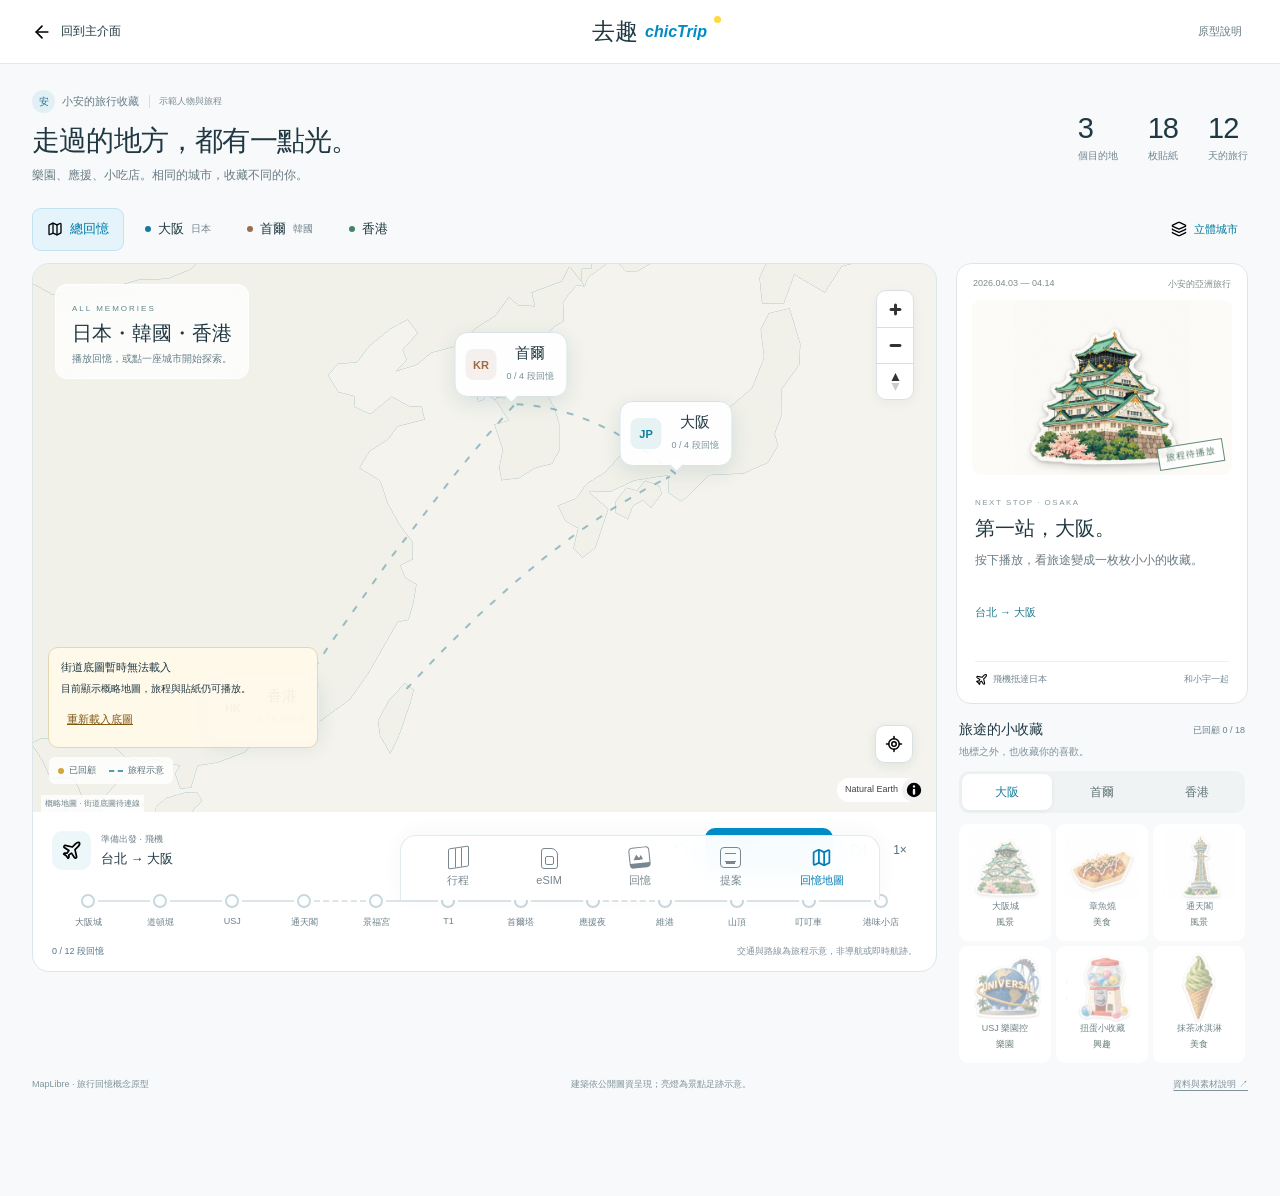
==== commit ef76c7e4: "Keep original pages accessible through shared five-tab navigation" ====
--- a/memory-atlas/index.html
+++ b/memory-atlas/index.html
@@ -9,7 +9,7 @@
 </head>
 <body>
   <a class="skip-link" href="#journey-controls">跳到旅程控制</a>
-  <header class="app-header"><a class="back-link" href="../mobile-trip/index.html#memory"><img src="assets/icons/arrow-left.svg" alt=""><span>回憶作品</span></a><a class="brand" href="../mobile-trip/index.html#memory">去趣 <i>chicTrip</i><b aria-hidden="true"></b></a><button id="about" class="about-button" aria-label="關於這個回憶地圖原型">原型說明</button></header>
+  <header class="app-header"><a class="back-link" href="../mobile-trip/index.html#memory"><img src="assets/icons/arrow-left.svg" alt=""><span>回到主介面</span></a><a class="brand" href="../mobile-trip/index.html#memory">去趣 <i>chicTrip</i><b aria-hidden="true"></b></a><button id="about" class="about-button" aria-label="關於這個回憶地圖原型">原型說明</button></header>
   <main class="atlas-shell">
     <div class="intro"><div><div class="overline"><span class="user-avatar">安</span> 小安的旅行收藏 <span class="mock">示範人物與旅程</span></div><h1>走過的地方，都有一點光。</h1><p>樂園、應援、小吃店。相同的城市，收藏不同的你。</p></div><div class="trip-numbers"><div><b>3</b><span>個目的地</span></div><div><b>18</b><span>枚貼紙</span></div><div><b>12</b><span>天的旅行</span></div></div></div>
     <div class="atlas-toolbar"><nav class="city-tabs" aria-label="回憶地圖模式"><button data-city="all" aria-pressed="true"><img src="assets/icons/map.svg" alt="">總回憶</button><button data-city="osaka" aria-pressed="false"><span class="city-dot osaka"></span>大阪 <small>日本</small></button><button data-city="seoul" aria-pressed="false"><span class="city-dot seoul"></span>首爾 <small>韓國</small></button><button data-city="hongkong" aria-pressed="false"><span class="city-dot hongkong"></span>香港</button></nav><button id="dimension" class="dimension" aria-pressed="true"><img src="assets/icons/layers.svg" alt="">立體城市</button></div>
@@ -37,6 +37,7 @@
     </div>
     <footer class="atlas-footnote"><span>MapLibre · 旅行回憶概念原型</span><span>建築依公開圖資呈現；亮燈為景點足跡示意。</span><a href="README.md" target="_blank">資料與素材說明 ↗</a></footer>
   </main>
+  <nav class="bottom-nav" aria-label="主要功能"><a href="../mobile-trip/index.html#trip"><span class="nav-icon icon-trip" aria-hidden="true"></span>行程</a><a href="../mobile-trip/index.html#esim"><span class="nav-icon icon-sim" aria-hidden="true"></span>eSIM</a><a href="../mobile-trip/index.html#memory"><span class="nav-icon icon-memory" aria-hidden="true"></span>回憶</a><a href="../mobile-trip/index.html#proposal"><span class="nav-icon icon-doc" aria-hidden="true"></span>提案</a><a href="index.html" aria-current="page"><span class="nav-icon icon-atlas" aria-hidden="true"></span>回憶地圖</a></nav>
   <dialog id="info-dialog" aria-labelledby="info-title"><button id="info-close" class="icon-button" aria-label="關閉說明"><img src="assets/icons/x.svg" alt=""></button><h2 id="info-title">讓旅行，慢慢累積成一張地圖。</h2><p>這裡模擬小安在 2026 年 4 月造訪大阪、首爾與香港，依序回顧 12 段旅程與 18 枚貼紙。貼紙、同行者與日期均為展示設定。LE SSERAFIM 演出情境為虛構回憶，不代表真實活動或品牌合作。</p><p>選「總回憶」播放整趟旅程；選城市可近看立體街廓。點時間軸或貼紙可直接跳到一站，再按播放繼續。</p><p>城市間以飛機、當地以地鐵、巴士、的士或電車呈現。連線只表達旅行順序，並非真實導航、列車軌道或班機航跡。</p><p>地圖使用 MapLibre 與 OpenFreeMap / OpenStreetMap 公開底圖，需要連線取得街道與建築；無法連線時提供概略地圖。裝置不支援 WebGL 時仍可回顧貼紙。</p><p>這不是定位追蹤，也不會讀取私人相簿或自動發布社群。</p></dialog>
   <noscript>請啟用 JavaScript，才能播放回憶旅程。</noscript>
 </body>
--- a/memory-atlas/styles.css
+++ b/memory-atlas/styles.css
@@ -12,3 +12,10 @@
 @media(max-width:760px){.city-pin{min-height:36px;padding:7px 10px;gap:0}.city-pin .city-code,.city-pin small{display:none}.city-pin strong{font-size:12px}.map-heading h2{font-size:15px}.map-heading{padding:9px 10px}.map-heading p{max-width:175px}.maplibregl-ctrl-group button{width:36px}}
 /* MapLibre positions markers with transforms; keep them out of document flow. */
 .maplibregl-marker.city-pin,.maplibregl-marker.stop-pin,.maplibregl-marker.vehicle-marker{position:absolute;top:0;left:0}
+
+/* Shared five-page navigation */
+.bottom-nav{position:fixed;bottom:0;left:50%;transform:translateX(-50%);width:min(100%,480px);padding:7px 12px calc(9px + env(safe-area-inset-bottom));display:grid;grid-template-columns:repeat(5,minmax(0,1fr));background:#fffffff5;border-top:1px solid var(--line);z-index:30;backdrop-filter:blur(18px)}.bottom-nav a{display:flex;flex-direction:column;align-items:center;justify-content:center;gap:5px;min-height:48px;color:#788790;font-size:11px;border-radius:10px}.bottom-nav a[aria-current=page]{color:var(--blue-dark)}.nav-icon{height:21px;width:21px;display:block;position:relative;border:1.7px solid currentColor;border-radius:4px}.icon-trip{transform:skewY(-8deg);border-radius:2px}.icon-trip:after{content:"";position:absolute;inset:0 6px;border-inline:1px solid currentColor}.icon-sim{width:17px;border-radius:3px 7px 3px 3px}.icon-sim:after{content:"";position:absolute;inset:7px 3px 3px;border:1px solid currentColor;border-radius:2px}.icon-memory{transform:rotate(-6deg);border-width:1.7px 1.7px 5px}.icon-memory:after{content:"";position:absolute;left:3px;bottom:3px;width:10px;height:7px;background:currentColor;clip-path:polygon(0 100%,35% 20%,60% 70%,80% 30%,100% 100%)}.icon-doc:after{content:"";position:absolute;inset:5px 4px;border-block:1px solid currentColor;box-shadow:0 3px 0 -1px currentColor}
+
+.bottom-nav .icon-atlas{border:0;border-radius:0;background:currentColor;mask:url("../memory-atlas/assets/icons/map.svg") center/contain no-repeat;-webkit-mask:url("../memory-atlas/assets/icons/map.svg") center/contain no-repeat}.bottom-nav a{white-space:nowrap}.bottom-nav a:hover{background:#eaf7ff}.bottom-nav a[aria-current=page]{font-weight:650}
+
+.atlas-shell{padding-bottom:calc(105px + env(safe-area-inset-bottom))}.bottom-nav{border:1px solid #e3eaed;border-bottom:0;border-radius:16px 16px 0 0;box-shadow:0 -3px 20px #1935410a}.bottom-nav a[aria-current=page]{color:#007eb8}.bottom-nav a:focus-visible{outline:3px solid #d5a021;outline-offset:-3px}@media(max-width:480px){.bottom-nav{border-radius:0}}
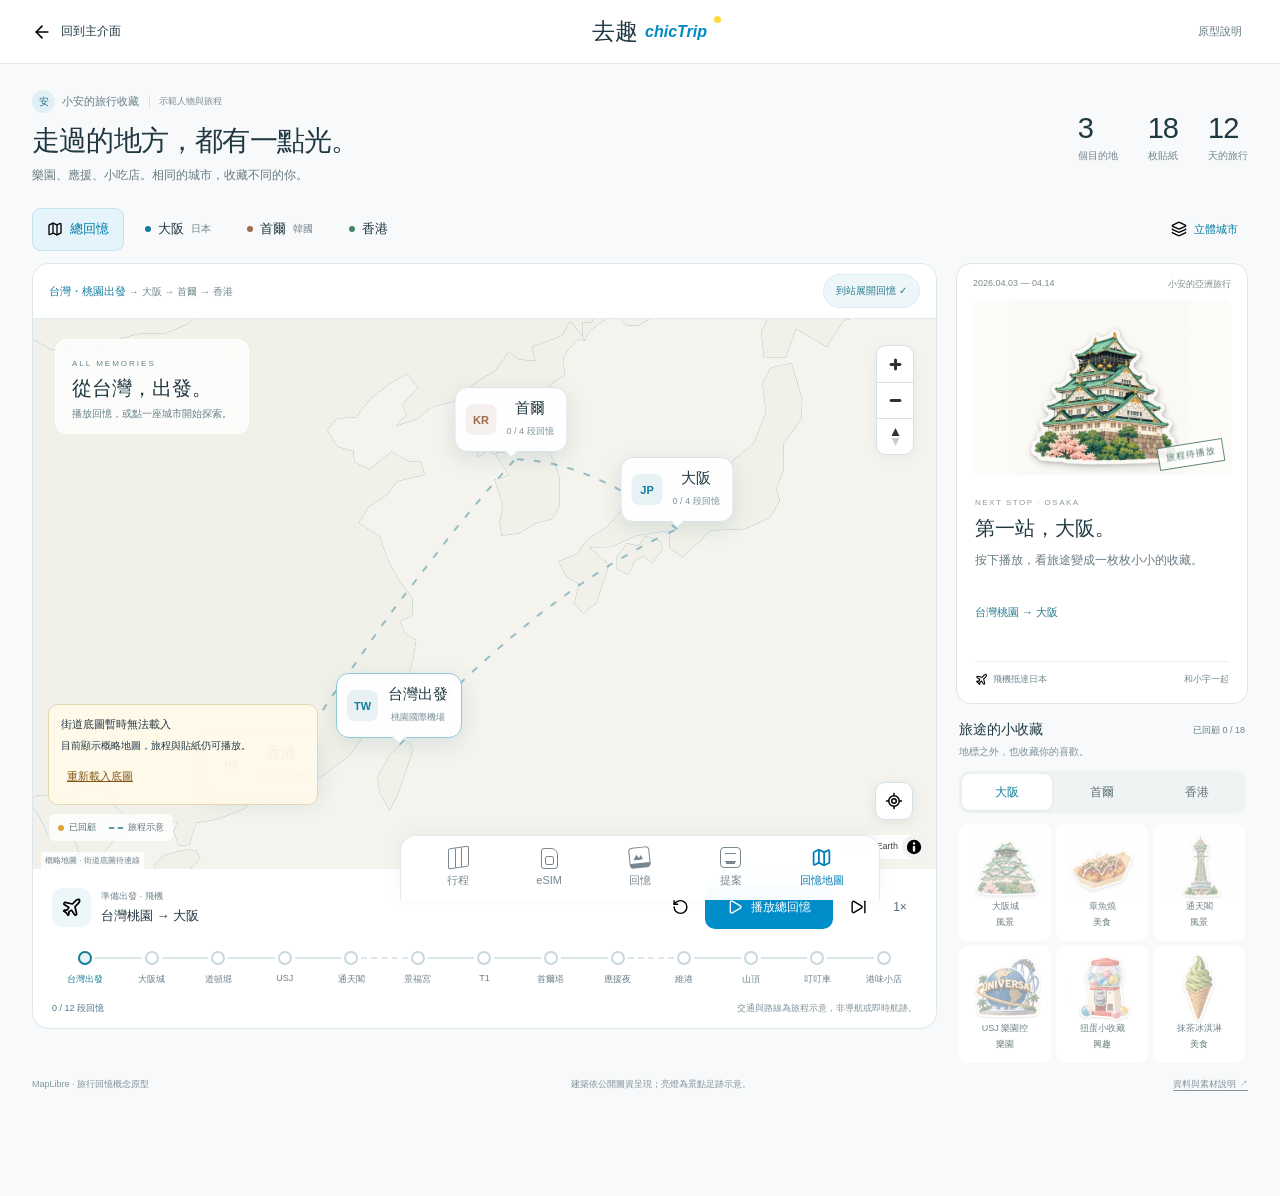
==== commit f8f38e5d: "Add Taiwan departure, moving 3D vehicles and immersive memory scenes" ====
--- a/memory-atlas/index.html
+++ b/memory-atlas/index.html
@@ -4,8 +4,8 @@
   <meta charset="UTF-8"><meta name="viewport" content="width=device-width, initial-scale=1, viewport-fit=cover">
   <meta name="theme-color" content="#f7f9fa"><meta name="description" content="chicTrip 旅行回憶地圖原型。跟著小安，搭飛機、地鐵與香港叮叮車，回看大阪、首爾與香港的十二段回憶。">
   <title>我的回憶地圖 · chicTrip</title><link rel="icon" href="data:,">
-  <link rel="stylesheet" href="vendor/maplibre-gl.css"><link rel="stylesheet" href="styles.css">
-  <script src="vendor/maplibre-gl.js" defer></script><script src="assets/world.js" defer></script><script src="assets/map-style.js" defer></script><script src="data.js" defer></script><script src="script.js" defer></script>
+  <link rel="stylesheet" href="vendor/maplibre-gl.css"><link rel="stylesheet" href="styles.css"><link rel="stylesheet" href="immersion.css">
+  <script src="vendor/maplibre-gl.js" defer></script><script src="assets/world.js" defer></script><script src="assets/map-style.js" defer></script><script src="data.js" defer></script><script src="vendor/three.min.js" defer></script><script src="vehicles.js" defer></script><script src="scenes-data.js" defer></script><script src="scenes.js" defer></script><script src="script.js" defer></script>
 </head>
 <body>
   <a class="skip-link" href="#journey-controls">跳到旅程控制</a>
@@ -14,10 +14,17 @@
     <div class="intro"><div><div class="overline"><span class="user-avatar">安</span> 小安的旅行收藏 <span class="mock">示範人物與旅程</span></div><h1>走過的地方，都有一點光。</h1><p>樂園、應援、小吃店。相同的城市，收藏不同的你。</p></div><div class="trip-numbers"><div><b>3</b><span>個目的地</span></div><div><b>18</b><span>枚貼紙</span></div><div><b>12</b><span>天的旅行</span></div></div></div>
     <div class="atlas-toolbar"><nav class="city-tabs" aria-label="回憶地圖模式"><button data-city="all" aria-pressed="true"><img src="assets/icons/map.svg" alt="">總回憶</button><button data-city="osaka" aria-pressed="false"><span class="city-dot osaka"></span>大阪 <small>日本</small></button><button data-city="seoul" aria-pressed="false"><span class="city-dot seoul"></span>首爾 <small>韓國</small></button><button data-city="hongkong" aria-pressed="false"><span class="city-dot hongkong"></span>香港</button></nav><button id="dimension" class="dimension" aria-pressed="true"><img src="assets/icons/layers.svg" alt="">立體城市</button></div>
     <div class="atlas-layout">
-      <div class="map-column">
+      <div class="map-column"><div class="departure-strip"><span><b>台灣・桃園出發</b><small> → 大阪 → 首爾 → 香港</small></span><button id="scene-auto" aria-pressed="true">到站展開回憶 ✓</button></div>
         <div class="map-stage">
-          <div id="map" aria-label="可拖曳縮放的 MapLibre 回憶地圖"></div>
-          <div class="map-heading"><span id="map-mode">ALL MEMORIES</span><h2 id="map-title">日本・韓國・香港</h2><p id="map-instruction">播放回憶，或點一座城市開始探索。</p></div>
+          <section id="memory-scene" class="memory-scene" aria-label="沉浸回憶場景" hidden>
+            <div id="scene-backdrop" class="scene-backdrop"></div><div class="scene-image-wrap"><img id="scene-image" alt="" draggable="false"></div><div class="scene-shade"></div>
+            <div class="scene-top"><div><span class="scene-eyebrow">BACK TO THAT MOMENT</span><h2 id="scene-place"></h2><p id="scene-date"></p></div><button id="scene-map"><img src="assets/icons/map.svg" alt="">看地圖</button></div>
+            <div class="scene-memory"><span class="scene-chapter">有些片刻，走遠了還記得。</span><h3 id="scene-caption"></h3><p id="scene-note"></p><button id="scene-stay">停留在這一刻</button></div>
+            <div id="scene-souvenirs" class="scene-souvenirs" aria-label="打開這一站的收藏"></div>
+            <div class="scene-bottom"><button id="scene-sound" aria-pressed="false"><img src="assets/icons/volume-x.svg" alt=""><span id="scene-sound-label">氛圍音 關</span></button><span class="scene-sound-note">合成氛圍音 · 非現場錄音</span><span class="scene-look">輕移照片，回看這一刻</span></div>
+            <div class="scene-source"><span id="scene-context"></span><a id="scene-credit" href="assets/scenes/PHOTO-LICENSE.md" target="_blank" rel="noopener"></a></div><p id="scene-photo-error" hidden>照片暫時無法顯示，可返回地圖回顧收藏。</p>
+          </section><div id="map" aria-label="可拖曳縮放的 MapLibre 回憶地圖"></div>
+          <div class="map-heading"><span id="map-mode">ALL MEMORIES</span><h2 id="map-title">從台灣，出發。</h2><p id="map-instruction">播放回憶，或點一座城市開始探索。</p></div>
           <div id="arrival-pop" class="arrival-pop" hidden aria-hidden="true"><div id="arrival-sticker" class="sticker"></div><span>回憶已點亮</span></div>
           <button id="recenter" class="recenter" aria-label="回到目前旅程視角"><img src="assets/icons/locate-fixed.svg" alt=""></button>
           <div class="map-key"><span><i class="key-dot"></i>已回顧</span><span><i class="key-line"></i>旅程示意</span></div>
@@ -25,20 +32,20 @@
           <div id="map-error" class="map-error" hidden><strong>街道底圖暫時無法載入</strong><p>目前顯示概略地圖，旅程與貼紙仍可播放。</p><button id="retry-map">重新載入底圖</button></div>
         </div>
         <div class="journey-player" id="journey-controls">
-          <div class="player-top"><div class="transport-now"><span id="transport-icon" class="transport-icon"><img src="assets/icons/plane.svg" alt=""></span><div><span id="journey-phase">準備出發 · 飛機</span><strong id="journey-leg">台北 → 大阪</strong></div></div><div class="player-buttons"><button id="replay" class="icon-button" aria-label="從頭重播回憶"><img src="assets/icons/rotate-ccw.svg" alt=""></button><button id="play" class="play-button"><img id="play-icon" src="assets/icons/play.svg" alt=""><span id="play-label">播放總回憶</span></button><button id="next" class="icon-button" aria-label="下一段回憶"><img src="assets/icons/skip-forward.svg" alt=""></button><button id="speed" class="speed-button" aria-label="播放速度 1 倍">1×</button></div></div>
+          <div class="player-top"><div class="transport-now"><span id="transport-icon" class="transport-icon"><img src="assets/icons/plane.svg" alt=""></span><div><span id="journey-phase">準備出發 · 飛機</span><strong id="journey-leg">台灣桃園 → 大阪</strong></div></div><div class="player-buttons"><button id="replay" class="icon-button" aria-label="從頭重播回憶"><img src="assets/icons/rotate-ccw.svg" alt=""></button><button id="play" class="play-button"><img id="play-icon" src="assets/icons/play.svg" alt=""><span id="play-label">播放總回憶</span></button><button id="next" class="icon-button" aria-label="下一段回憶"><img src="assets/icons/skip-forward.svg" alt=""></button><button id="speed" class="speed-button" aria-label="播放速度 1 倍">1×</button></div></div>
           <div class="timeline" id="timeline" aria-label="選擇旅程節點"></div>
           <div class="player-footer"><span id="progress-caption" role="status">0 / 12 段回憶</span><span>交通與路線為旅程示意，非導航或即時航跡。</span></div>
         </div>
       </div>
       <aside class="memory-column" aria-label="回憶與貼紙收藏">
-        <article class="moment-card" id="moment-card"><div class="moment-top"><span id="moment-date">2026.04.03 — 04.14</span><span id="moment-city">小安的亞洲旅行</span></div><div class="moment-art"><div id="moment-sticker" class="sticker" style="--sx:0%;--sy:0%"></div><span id="moment-stamp">旅程待播放</span></div><div class="moment-copy"><span id="moment-kicker">NEXT STOP · OSAKA</span><h2 id="moment-title">第一站，大阪。</h2><p id="moment-story">按下播放，看旅途變成一枚枚小小的收藏。</p><p id="moment-location" class="moment-location">台北 → 大阪</p><p id="moment-note" class="moment-note" hidden></p><div class="moment-meta"><span id="moment-transport"><img src="assets/icons/plane.svg" alt="">飛機抵達日本</span><span id="moment-with">和小宇一起</span></div></div></article>
+        <article class="moment-card" id="moment-card"><div class="moment-top"><span id="moment-date">2026.04.03 — 04.14</span><span id="moment-city">小安的亞洲旅行</span></div><div class="moment-art"><div id="moment-sticker" class="sticker" style="--sx:0%;--sy:0%"></div><span id="moment-stamp">旅程待播放</span></div><div class="moment-copy"><span id="moment-kicker">NEXT STOP · OSAKA</span><h2 id="moment-title">第一站，大阪。</h2><p id="moment-story">按下播放，看旅途變成一枚枚小小的收藏。</p><p id="moment-location" class="moment-location">台灣桃園 → 大阪</p><p id="moment-note" class="moment-note" hidden></p><button id="revisit-scene" class="revisit-scene" disabled>回到這一刻 ↗</button><div class="moment-meta"><span id="moment-transport"><img src="assets/icons/plane.svg" alt="">飛機抵達日本</span><span id="moment-with">和小宇一起</span></div></div></article>
         <section class="sticker-collection"><div class="collection-heading"><h2>旅途的小收藏</h2><span id="collection-count">已回顧 0 / 18</span></div><p>地標之外，也收藏你的喜歡。</p><nav id="collection-tabs" class="collection-tabs" aria-label="貼紙收藏城市"></nav><div class="sticker-grid" id="sticker-grid"></div></section>
       </aside>
     </div>
     <footer class="atlas-footnote"><span>MapLibre · 旅行回憶概念原型</span><span>建築依公開圖資呈現；亮燈為景點足跡示意。</span><a href="README.md" target="_blank">資料與素材說明 ↗</a></footer>
   </main>
   <nav class="bottom-nav" aria-label="主要功能"><a href="../mobile-trip/index.html#trip"><span class="nav-icon icon-trip" aria-hidden="true"></span>行程</a><a href="../mobile-trip/index.html#esim"><span class="nav-icon icon-sim" aria-hidden="true"></span>eSIM</a><a href="../mobile-trip/index.html#memory"><span class="nav-icon icon-memory" aria-hidden="true"></span>回憶</a><a href="../mobile-trip/index.html#proposal"><span class="nav-icon icon-doc" aria-hidden="true"></span>提案</a><a href="index.html" aria-current="page"><span class="nav-icon icon-atlas" aria-hidden="true"></span>回憶地圖</a></nav>
-  <dialog id="info-dialog" aria-labelledby="info-title"><button id="info-close" class="icon-button" aria-label="關閉說明"><img src="assets/icons/x.svg" alt=""></button><h2 id="info-title">讓旅行，慢慢累積成一張地圖。</h2><p>這裡模擬小安在 2026 年 4 月造訪大阪、首爾與香港，依序回顧 12 段旅程與 18 枚貼紙。貼紙、同行者與日期均為展示設定。LE SSERAFIM 演出情境為虛構回憶，不代表真實活動或品牌合作。</p><p>選「總回憶」播放整趟旅程；選城市可近看立體街廓。點時間軸或貼紙可直接跳到一站，再按播放繼續。</p><p>城市間以飛機、當地以地鐵、巴士、的士或電車呈現。連線只表達旅行順序，並非真實導航、列車軌道或班機航跡。</p><p>地圖使用 MapLibre 與 OpenFreeMap / OpenStreetMap 公開底圖，需要連線取得街道與建築；無法連線時提供概略地圖。裝置不支援 WebGL 時仍可回顧貼紙。</p><p>這不是定位追蹤，也不會讀取私人相簿或自動發布社群。</p></dialog>
+  <dialog id="info-dialog" aria-labelledby="info-title"><button id="info-close" class="icon-button" aria-label="關閉說明"><img src="assets/icons/x.svg" alt=""></button><h2 id="info-title">讓旅行，慢慢累積成一張地圖。</h2><p>這裡模擬小安在 2026 年 4 月造訪大阪、首爾與香港，依序回顧 12 段旅程與 18 枚貼紙。貼紙、同行者與日期均為展示設定。LE SSERAFIM 演出情境為虛構回憶，不代表真實活動或品牌合作。</p><p>選「總回憶」播放整趟旅程；選城市可近看立體街廓。點時間軸或貼紙可直接跳到一站，再按播放繼續。</p><p>城市間以飛機、當地以地鐵、巴士、的士或電車呈現。連線只表達旅行順序，並非真實導航、列車軌道或班機航跡。</p><p>交通工具以 Three.js 自建簡化 3D 網格模型呈現，依地圖位置移動；為維持可辨識度放大比例，不是等比例實車。到站後顯示有授權的地點／情境參考照片與示範回憶，可自行開啟合成氛圍音。<a href="assets/scenes/PHOTO-LICENSE.md">照片來源與授權</a>。</p><p>地圖使用 MapLibre 與 OpenFreeMap / OpenStreetMap 公開底圖，需要連線取得街道與建築；無法連線時提供概略地圖。裝置不支援 WebGL 時仍可回顧貼紙。</p><p>這不是定位追蹤，也不會讀取私人相簿或自動發布社群。</p></dialog>
   <noscript>請啟用 JavaScript，才能播放回憶旅程。</noscript>
 </body>
 </html>
--- a/memory-atlas/immersion.css
+++ b/memory-atlas/immersion.css
@@ -0,0 +1,8 @@
+/* The map is the route; arrivals open a quiet photographic memory scene. */
+.departure-strip{display:flex;justify-content:space-between;align-items:center;gap:12px;padding:10px 16px;background:#fff;border-bottom:1px solid #e3eaed;font-size:11px}.departure-strip b{color:#167d9b;font-weight:650}.departure-strip small{font-size:10px;color:#75888d}.departure-strip button{font-size:10px;background:#edf7f9;border:1px solid #daedf0;border-radius:20px;min-height:34px;padding:7px 12px;color:#287a8c;white-space:nowrap}.departure-strip button[aria-pressed=false]{background:#f5f6f6;color:#758286}.origin-pin{border-color:#8dc9d9}.origin-stop small{color:#147f9a!important;font-weight:650}.origin-stop .timeline-dot{border-radius:3px;transform:rotate(45deg);border-color:#147f9a!important;background:#e7f4f6!important}.map-stage{height:clamp(520px,calc(100dvh - 350px),740px)}
+.memory-scene{position:absolute;inset:0;z-index:8;overflow:hidden;background:#102631;color:white;isolation:isolate;touch-action:pan-y}.scene-backdrop{position:absolute;inset:-35px;background-size:cover;background-position:center;filter:blur(24px) brightness(.44);transform:scale(1.08)}.scene-image-wrap{position:absolute;inset:0;animation:memory-drift 18s ease-in-out infinite alternate}.scene-image-wrap img{width:100%;height:100%;object-fit:contain;object-position:78% 50%;transition:transform 1s ease;user-select:none}.scene-shade{position:absolute;inset:0;background:linear-gradient(90deg,#0e1e2bcb 0%,#0d1d2826 55%,transparent 80%),linear-gradient(0deg,#0a1c27d9,transparent 48%);pointer-events:none}.scene-top{position:absolute;top:24px;left:26px;right:24px;display:flex;justify-content:space-between;gap:14px;align-items:start}.scene-eyebrow{font-size:8px;letter-spacing:2.2px;color:#e2e8df}.scene-top h2{font-size:21px;font-weight:550;margin:8px 0 6px;text-align:left;text-wrap:initial}.scene-top p{font-size:10px;color:#d9e1dd}.scene-top button,.scene-bottom button{display:flex;gap:7px;align-items:center;border:1px solid #ffffff65;color:white;background:#14272d55;backdrop-filter:blur(12px);border-radius:22px;padding:9px 14px;min-height:42px;font-size:11px;white-space:nowrap}.scene-top button img,.scene-bottom button img{filter:brightness(0) invert(1);width:16px;height:16px}.scene-memory{position:absolute;left:27px;bottom:94px;width:min(40%,350px);opacity:0;transform:translateY(15px);transition:opacity .9s ease,transform .9s ease}.is-revealed .scene-memory{opacity:1;transform:none}.scene-chapter{font-size:10px;letter-spacing:1px;color:#eee5cb}.scene-memory h3{font-size:clamp(24px,2.3vw,35px);font-weight:550;line-height:1.5;letter-spacing:.5px;text-wrap:balance;margin:13px 0 15px;font-family:Georgia,'Noto Serif TC','PMingLiU',serif}.scene-memory p{font-size:12px;line-height:1.9;color:#edf1e9;max-width:300px}.scene-memory button{font-size:11px;min-height:42px;margin-top:15px;padding:9px 16px;border:1px solid #fff8;border-radius:22px;color:white;background:#ffffff12}.scene-memory .souvenir-open{padding:10px 13px;background:#fff1;border-left:1px solid #ffe1a3}.scene-souvenirs{display:flex;gap:8px;position:absolute;bottom:100px;right:25px;align-items:end;max-width:48%}.scene-souvenir{width:90px;flex-shrink:1;min-width:0;transform:rotate(5deg);transition:transform .35s ease;position:relative}.scene-souvenir:nth-child(even){transform:rotate(-6deg)}.scene-souvenir:hover,.scene-souvenir.opened{transform:translateY(-8px) rotate(0deg)}.scene-souvenir .sticker{width:100%;aspect-ratio:1;background-color:#fff;border-radius:12px;box-shadow:0 6px 20px #0005;mix-blend-mode:normal}.scene-souvenir>span:last-child{display:block;margin-top:8px;font-size:10px;color:#fff;text-shadow:0 2px 5px #000;text-align:center;line-height:1.5}.scene-bottom{position:absolute;left:25px;right:25px;bottom:30px;display:flex;align-items:center;gap:10px}.scene-bottom button{padding:8px 12px}.scene-sound-note{font-size:8px;color:#d4dbd6}.scene-look{font-size:9px;color:#e1e3db;margin-left:auto}.scene-source{position:absolute;bottom:8px;left:25px;right:25px;display:flex;gap:10px;justify-content:space-between;font-size:8px;color:#c7d3d2}.scene-source a{max-width:53%;white-space:nowrap;overflow:hidden;text-overflow:ellipsis;text-decoration:underline;text-underline-offset:2px}.revisit-scene{width:100%;min-height:43px;margin-top:17px;border:1px solid #c7e4ec;border-radius:22px;background:#edf7fa;color:#197b94;font-size:12px}.revisit-scene:disabled{display:none}#scene-photo-error{position:absolute;top:42%;width:100%;text-align:center;font-size:12px;padding:20px}.memory-scene button:focus-visible,.memory-scene a:focus-visible{outline:3px solid #ffe19b;outline-offset:3px}.scene-image-wrap:after{content:'';position:absolute;inset:0;border:1px solid #ffffff06;pointer-events:none}@keyframes memory-drift{from{transform:scale(1)}to{transform:scale(1.045) translateY(-3px)}}
+@media(max-width:1050px){.scene-memory{width:48%;left:20px}.scene-memory h3{font-size:24px}.scene-souvenirs{right:15px;max-width:40%}.scene-souvenir{width:68px}.scene-look{display:none}.scene-top{left:20px;right:16px}.scene-top h2{font-size:18px}.scene-top p{font-size:9px}.scene-bottom,.scene-source{left:20px;right:16px}}
+@media(max-width:760px){.departure-strip{padding:9px 11px;gap:6px;align-items:center}.departure-strip>span{font-size:10px;display:flex;flex-direction:column;gap:4px}.departure-strip small{font-size:9px}.departure-strip button{font-size:9px;padding:6px 9px;min-height:44px}.map-stage{height:490px;min-height:490px}.scene-top{left:17px;right:14px;top:20px}.scene-top h2{font-size:18px;max-width:210px}.scene-top p{font-size:9px;max-width:205px;line-height:1.5}.scene-top button{font-size:10px;padding:8px 10px;min-height:44px}.scene-eyebrow{font-size:7px;letter-spacing:1.6px}.scene-image-wrap img{object-fit:cover;object-position:50% 35%}.scene-shade{background:linear-gradient(0deg,#0a1c29ed 0%,#0a1c299c 31%,transparent 64%,#091b2880 100%)}.scene-memory{left:18px;bottom:100px;width:calc(100% - 112px)}.scene-chapter{font-size:8px;letter-spacing:.5px}.scene-memory h3{font-size:24px;margin:8px 0 9px;line-height:1.4;text-wrap:initial}.scene-memory p{font-size:10px;line-height:1.7}.scene-memory button{font-size:9px;margin-top:9px;padding:7px 10px;min-height:40px}.scene-souvenirs{right:13px;bottom:101px;display:grid;grid-template-columns:1fr;gap:9px;max-width:66px}.scene-souvenir{width:62px}.scene-souvenir>span:last-child{font-size:8px;margin-top:2px}.scene-souvenir .sticker{border-radius:9px}.scene-bottom{left:15px;right:15px;bottom:36px;gap:8px}.scene-bottom button{font-size:10px;min-height:44px;padding:8px 10px}.scene-sound-note{font-size:7px}.scene-source{left:15px;right:15px;bottom:11px;gap:4px;font-size:7px;flex-wrap:wrap}.scene-source a{max-width:100%}.revisit-scene{font-size:11px;margin-top:11px}}
+@media(prefers-reduced-motion:reduce){.scene-image-wrap{animation:none}.scene-memory,.scene-image-wrap img,.scene-souvenir{transition:none}}
+.scene-souvenir .sticker{display:block}.memory-scene{scroll-margin-top:20px;scroll-margin-bottom:100px}.scene-memory h3,.scene-memory p{text-shadow:0 2px 12px #07131a80}
+@media(max-width:760px){.scene-shade{background:linear-gradient(0deg,#081924fa 0%,#081924ba 40%,transparent 70%,#091b2880 100%)}}
